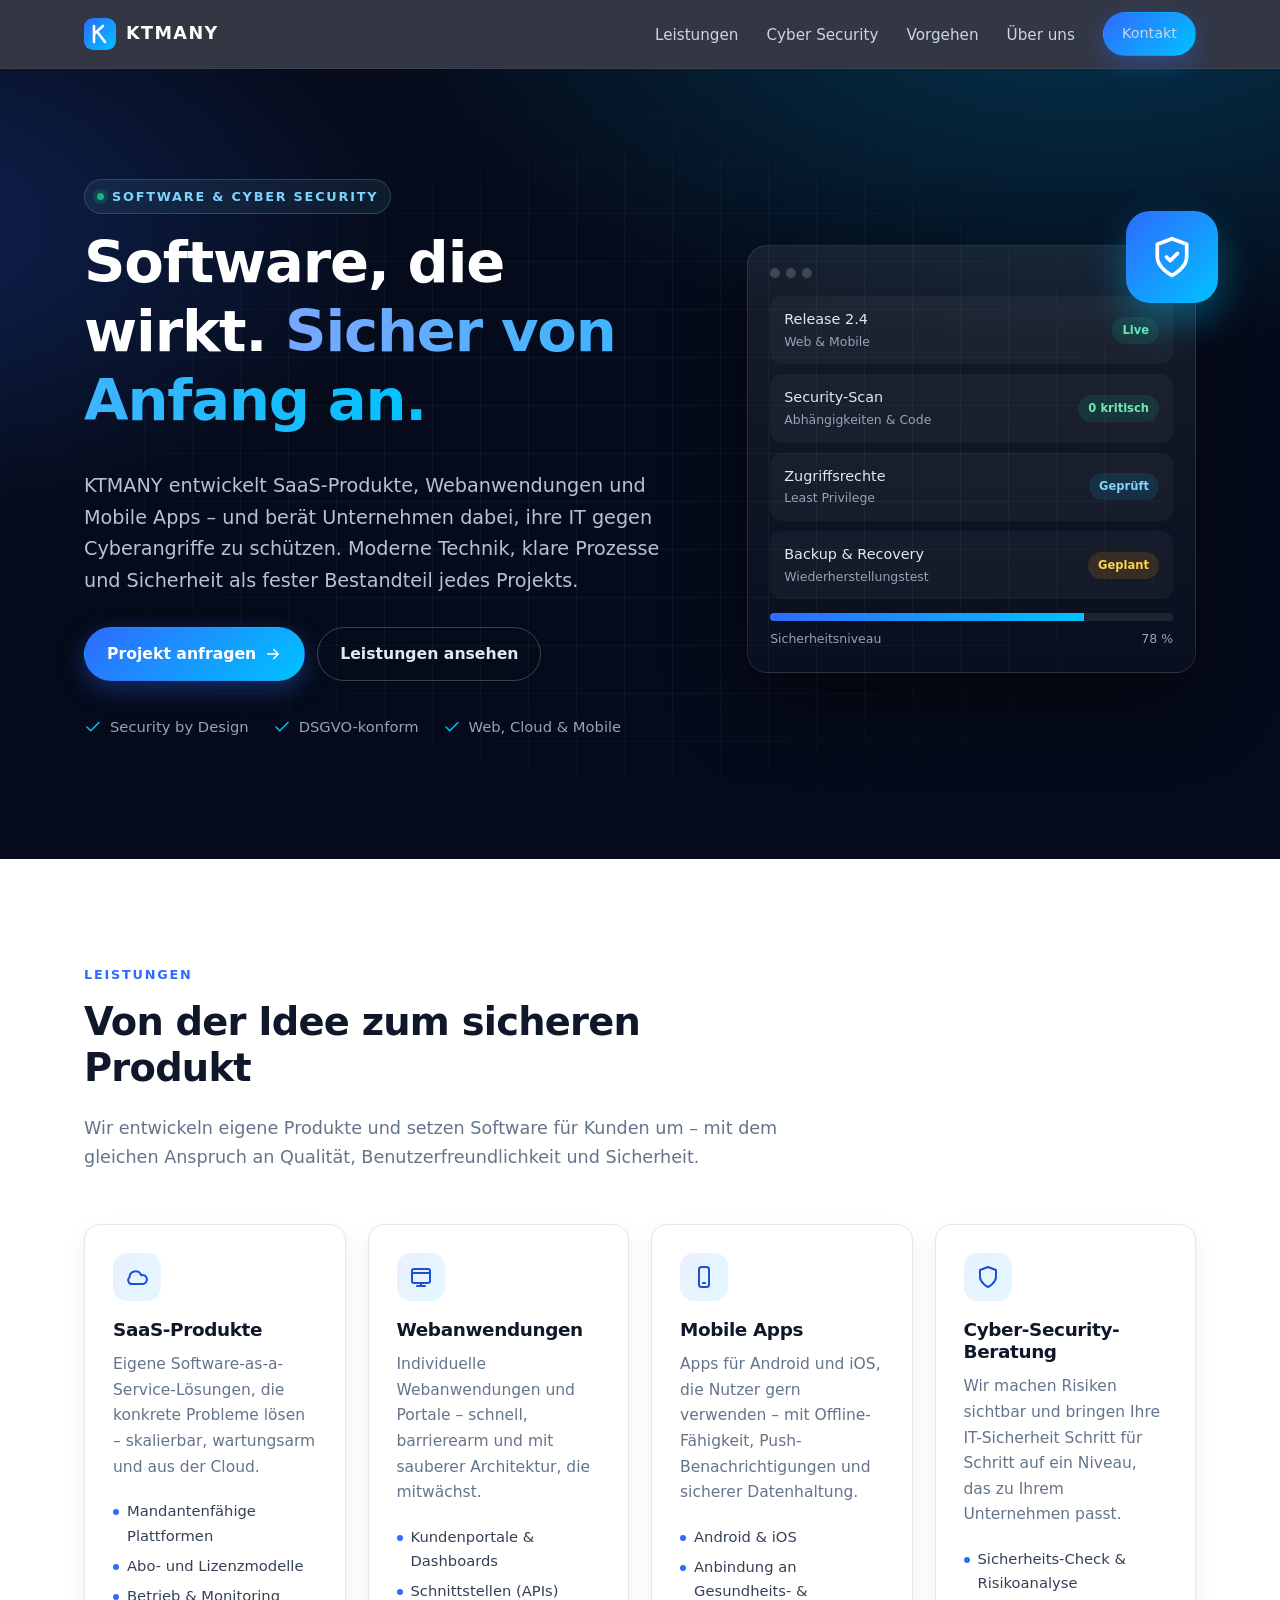
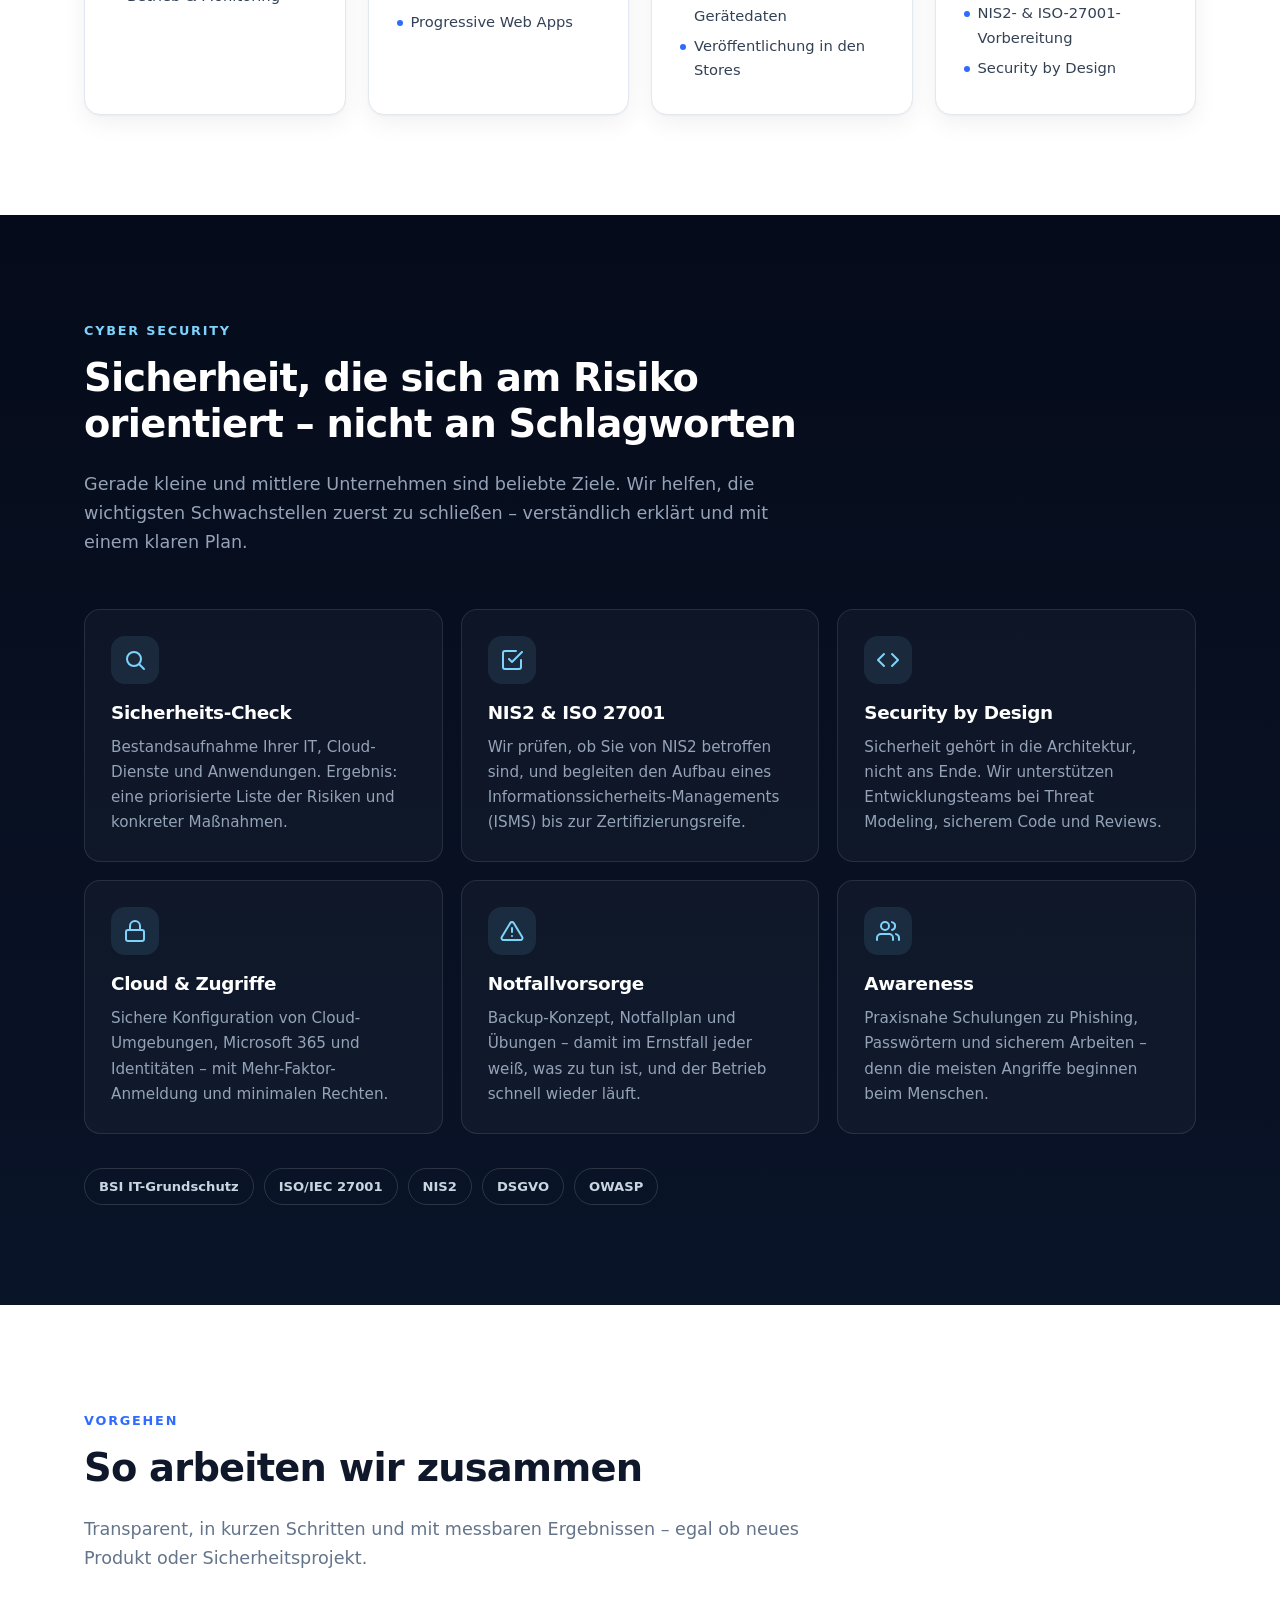
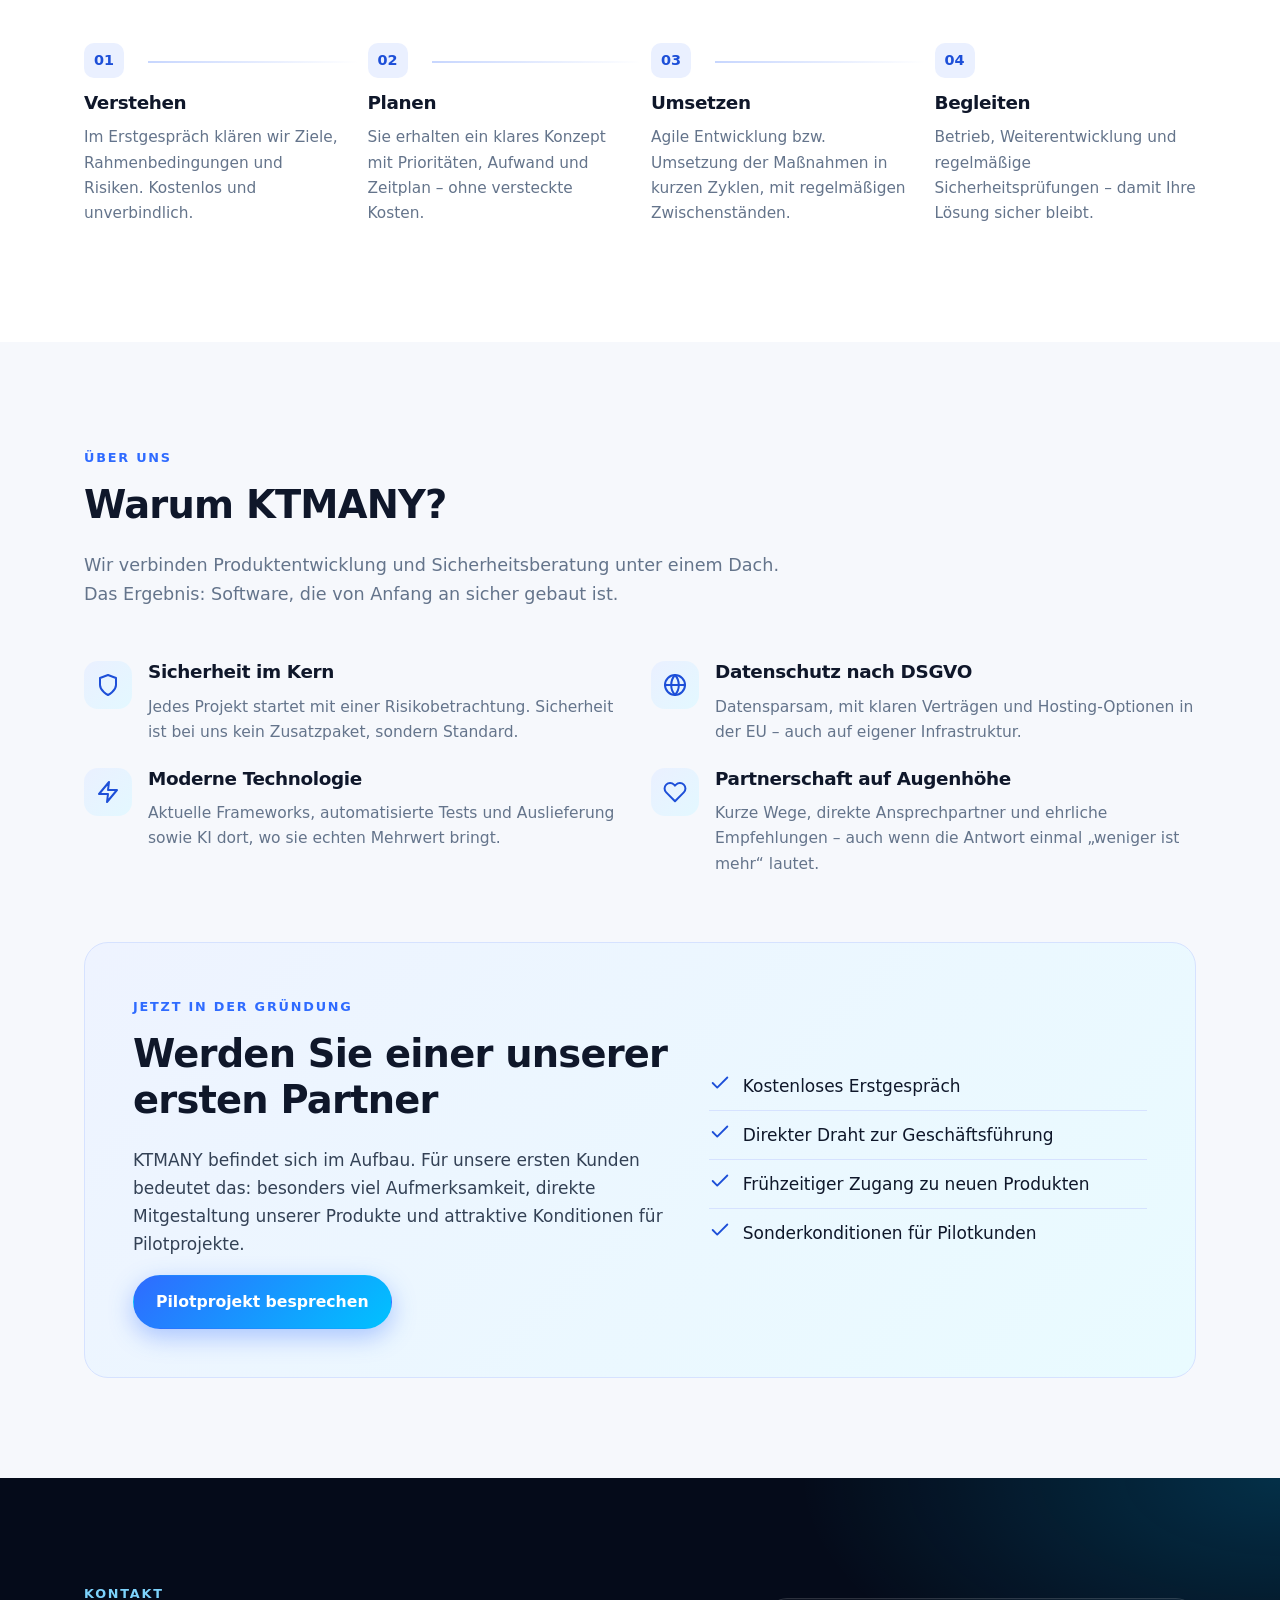
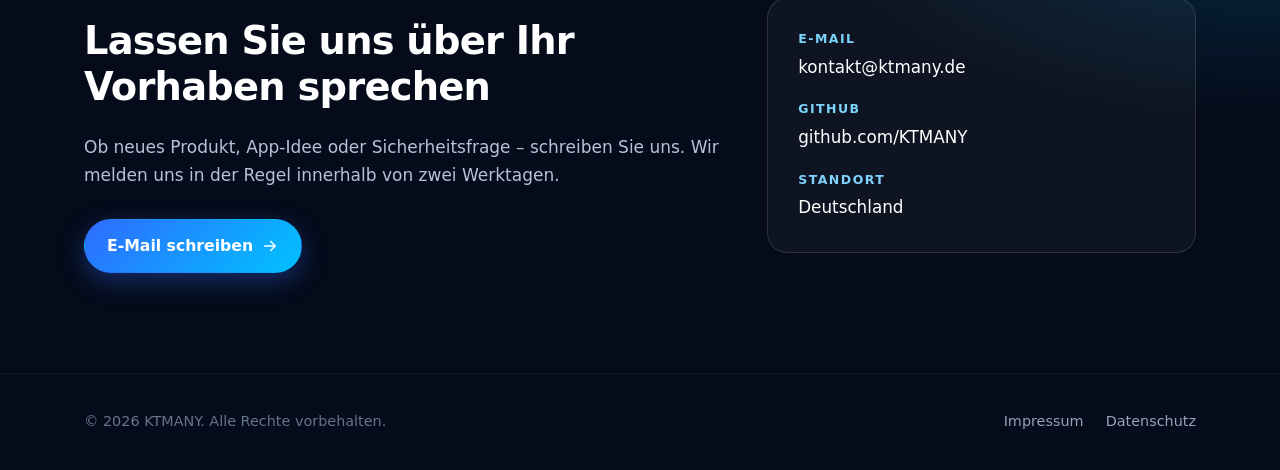
==== index.html @ e63e2aa9 "Erste Version der KTMANY-Webseite Statische Unternehmensseite für GitHub Pages: Startseite (Leistung" ====
<!doctype html>
<html lang="de">
  <head>
    <meta charset="utf-8" />
    <meta name="viewport" content="width=device-width, initial-scale=1" />
    <title>KTMANY – Softwareprodukte &amp; Cyber-Security-Beratung</title>
    <meta
      name="description"
      content="KTMANY entwickelt SaaS-Produkte, Webanwendungen und Mobile Apps und berät Unternehmen in Cyber Security – sicher von Anfang an."
    />
    <meta name="theme-color" content="#050b1a" />
    <link rel="icon" href="assets/favicon.svg" type="image/svg+xml" />
    <link rel="stylesheet" href="assets/style.css" />
    <meta property="og:title" content="KTMANY – Softwareprodukte & Cyber-Security-Beratung" />
    <meta property="og:description" content="SaaS-Produkte, Webanwendungen, Mobile Apps und Cyber-Security-Beratung – sicher von Anfang an." />
    <meta property="og:type" content="website" />
    <meta property="og:locale" content="de_DE" />
  </head>
  <body>
    <a class="skip-link" href="#inhalt">Zum Inhalt springen</a>

    <header class="site-header">
      <div class="container nav">
        <a class="brand" href="#top" aria-label="KTMANY – Startseite">
          <svg viewBox="0 0 32 32" aria-hidden="true">
            <defs>
              <linearGradient id="lg" x1="0" y1="0" x2="1" y2="1">
                <stop offset="0" stop-color="#2f6bff" />
                <stop offset="1" stop-color="#00c2ff" />
              </linearGradient>
            </defs>
            <rect width="32" height="32" rx="9" fill="url(#lg)" />
            <path d="M10 8v16M10 16l9-8M13 13.5L21 24" stroke="#fff" stroke-width="2.6" stroke-linecap="round" stroke-linejoin="round" fill="none" />
          </svg>
          KTMANY
        </a>
        <button class="nav-toggle" aria-expanded="false" aria-controls="menu" aria-label="Menü öffnen">
          <svg width="22" height="22" viewBox="0 0 24 24" fill="none" stroke="currentColor" stroke-width="2" stroke-linecap="round" aria-hidden="true">
            <path d="M4 7h16M4 12h16M4 17h16" />
          </svg>
        </button>
        <ul class="nav-links" id="menu">
          <li><a href="#leistungen">Leistungen</a></li>
          <li><a href="#security">Cyber Security</a></li>
          <li><a href="#vorgehen">Vorgehen</a></li>
          <li><a href="#ueber-uns">Über uns</a></li>
          <li><a class="btn btn-primary" href="#kontakt">Kontakt</a></li>
        </ul>
      </div>
    </header>

    <main id="inhalt">
      <!-- Startbereich -->
      <section class="hero" id="top">
        <div class="container">
          <div>
            <span class="eyebrow"><span class="dot"></span> Software &amp; Cyber Security</span>
            <h1>Software, die wirkt. <span class="grad">Sicher von Anfang an.</span></h1>
            <p class="lead">
              KTMANY entwickelt SaaS-Produkte, Webanwendungen und Mobile Apps – und berät Unternehmen dabei, ihre IT gegen Cyberangriffe zu schützen. Moderne
              Technik, klare Prozesse und Sicherheit als fester Bestandteil jedes Projekts.
            </p>
            <div class="hero-actions">
              <a class="btn btn-primary" href="#kontakt">
                Projekt anfragen
                <svg width="18" height="18" viewBox="0 0 24 24" fill="none" stroke="currentColor" stroke-width="2" stroke-linecap="round" stroke-linejoin="round" aria-hidden="true">
                  <path d="M5 12h14M13 6l6 6-6 6" />
                </svg>
              </a>
              <a class="btn btn-ghost" href="#leistungen">Leistungen ansehen</a>
            </div>
            <ul class="hero-points">
              <li>
                <svg viewBox="0 0 24 24" fill="none" stroke="currentColor" stroke-width="2" stroke-linecap="round" stroke-linejoin="round" aria-hidden="true"><path d="M20 6 9 17l-5-5" /></svg>
                Security by Design
              </li>
              <li>
                <svg viewBox="0 0 24 24" fill="none" stroke="currentColor" stroke-width="2" stroke-linecap="round" stroke-linejoin="round" aria-hidden="true"><path d="M20 6 9 17l-5-5" /></svg>
                DSGVO-konform
              </li>
              <li>
                <svg viewBox="0 0 24 24" fill="none" stroke="currentColor" stroke-width="2" stroke-linecap="round" stroke-linejoin="round" aria-hidden="true"><path d="M20 6 9 17l-5-5" /></svg>
                Web, Cloud &amp; Mobile
              </li>
            </ul>
          </div>

          <div class="hero-visual" aria-hidden="true">
            <div class="panel">
              <div class="panel-head"><span></span><span></span><span></span></div>
              <div class="panel-row">
                <div>Release 2.4 <small>Web &amp; Mobile</small></div>
                <span class="badge badge-ok">Live</span>
              </div>
              <div class="panel-row">
                <div>Security-Scan <small>Abhängigkeiten &amp; Code</small></div>
                <span class="badge badge-ok">0 kritisch</span>
              </div>
              <div class="panel-row">
                <div>Zugriffsrechte <small>Least Privilege</small></div>
                <span class="badge badge-info">Geprüft</span>
              </div>
              <div class="panel-row">
                <div>Backup &amp; Recovery <small>Wiederherstellungstest</small></div>
                <span class="badge badge-warn">Geplant</span>
              </div>
              <div class="panel-bar"><i></i></div>
              <div class="panel-foot"><span>Sicherheitsniveau</span><span>78 %</span></div>
            </div>
            <div class="shield">
              <svg viewBox="0 0 24 24" fill="none" stroke="currentColor" stroke-width="2" stroke-linecap="round" stroke-linejoin="round">
                <path d="M12 22s8-4 8-10V5l-8-3-8 3v7c0 6 8 10 8 10z" />
                <path d="m9 12 2 2 4-4" />
              </svg>
            </div>
          </div>
        </div>
      </section>

      <!-- Leistungen -->
      <section id="leistungen">
        <div class="container">
          <div class="section-head reveal">
            <span class="eyebrow">Leistungen</span>
            <h2>Von der Idee zum sicheren Produkt</h2>
            <p>Wir entwickeln eigene Produkte und setzen Software für Kunden um – mit dem gleichen Anspruch an Qualität, Benutzerfreundlichkeit und Sicherheit.</p>
          </div>
          <div class="grid grid-4">
            <article class="card reveal">
              <div class="icon">
                <svg viewBox="0 0 24 24" fill="none" stroke="currentColor" stroke-width="2" stroke-linecap="round" stroke-linejoin="round" aria-hidden="true">
                  <path d="M17.5 19a4.5 4.5 0 1 0-1.4-8.8 6 6 0 0 0-11.6 2A4 4 0 0 0 6 19h11.5z" />
                </svg>
              </div>
              <h3>SaaS-Produkte</h3>
              <p>Eigene Software-as-a-Service-Lösungen, die konkrete Probleme lösen – skalierbar, wartungsarm und aus der Cloud.</p>
              <ul>
                <li>Mandantenfähige Plattformen</li>
                <li>Abo- und Lizenzmodelle</li>
                <li>Betrieb &amp; Monitoring</li>
              </ul>
            </article>
            <article class="card reveal">
              <div class="icon">
                <svg viewBox="0 0 24 24" fill="none" stroke="currentColor" stroke-width="2" stroke-linecap="round" stroke-linejoin="round" aria-hidden="true">
                  <rect x="3" y="4" width="18" height="14" rx="2" />
                  <path d="M3 8h18M8 21h8M12 18v3" />
                </svg>
              </div>
              <h3>Webanwendungen</h3>
              <p>Individuelle Webanwendungen und Portale – schnell, barrierearm und mit sauberer Architektur, die mitwächst.</p>
              <ul>
                <li>Kundenportale &amp; Dashboards</li>
                <li>Schnittstellen (APIs)</li>
                <li>Progressive Web Apps</li>
              </ul>
            </article>
            <article class="card reveal">
              <div class="icon">
                <svg viewBox="0 0 24 24" fill="none" stroke="currentColor" stroke-width="2" stroke-linecap="round" stroke-linejoin="round" aria-hidden="true">
                  <rect x="7" y="2" width="10" height="20" rx="2.5" />
                  <path d="M11 18h2" />
                </svg>
              </div>
              <h3>Mobile Apps</h3>
              <p>Apps für Android und iOS, die Nutzer gern verwenden – mit Offline-Fähigkeit, Push-Benachrichtigungen und sicherer Datenhaltung.</p>
              <ul>
                <li>Android &amp; iOS</li>
                <li>Anbindung an Gesundheits- &amp; Gerätedaten</li>
                <li>Veröffentlichung in den Stores</li>
              </ul>
            </article>
            <article class="card reveal">
              <div class="icon">
                <svg viewBox="0 0 24 24" fill="none" stroke="currentColor" stroke-width="2" stroke-linecap="round" stroke-linejoin="round" aria-hidden="true">
                  <path d="M12 22s8-4 8-10V5l-8-3-8 3v7c0 6 8 10 8 10z" />
                </svg>
              </div>
              <h3>Cyber-Security-Beratung</h3>
              <p>Wir machen Risiken sichtbar und bringen Ihre IT-Sicherheit Schritt für Schritt auf ein Niveau, das zu Ihrem Unternehmen passt.</p>
              <ul>
                <li>Sicherheits-Check &amp; Risikoanalyse</li>
                <li>NIS2- &amp; ISO-27001-Vorbereitung</li>
                <li>Security by Design</li>
              </ul>
            </article>
          </div>
        </div>
      </section>

      <!-- Cyber Security -->
      <section class="security" id="security">
        <div class="container">
          <div class="section-head reveal">
            <span class="eyebrow">Cyber Security</span>
            <h2>Sicherheit, die sich am Risiko orientiert – nicht an Schlagworten</h2>
            <p>
              Gerade kleine und mittlere Unternehmen sind beliebte Ziele. Wir helfen, die wichtigsten Schwachstellen zuerst zu schließen – verständlich erklärt und mit
              einem klaren Plan.
            </p>
          </div>
          <div class="sec-grid">
            <div class="sec-item reveal">
              <div class="icon">
                <svg viewBox="0 0 24 24" fill="none" stroke="currentColor" stroke-width="2" stroke-linecap="round" stroke-linejoin="round" aria-hidden="true">
                  <circle cx="11" cy="11" r="7" />
                  <path d="m21 21-4.3-4.3" />
                </svg>
              </div>
              <h3>Sicherheits-Check</h3>
              <p>Bestandsaufnahme Ihrer IT, Cloud-Dienste und Anwendungen. Ergebnis: eine priorisierte Liste der Risiken und konkreter Maßnahmen.</p>
            </div>
            <div class="sec-item reveal">
              <div class="icon">
                <svg viewBox="0 0 24 24" fill="none" stroke="currentColor" stroke-width="2" stroke-linecap="round" stroke-linejoin="round" aria-hidden="true">
                  <path d="M9 11l3 3L22 4" />
                  <path d="M21 12v7a2 2 0 0 1-2 2H5a2 2 0 0 1-2-2V5a2 2 0 0 1 2-2h11" />
                </svg>
              </div>
              <h3>NIS2 &amp; ISO 27001</h3>
              <p>Wir prüfen, ob Sie von NIS2 betroffen sind, und begleiten den Aufbau eines Informationssicherheits-Managements (ISMS) bis zur Zertifizierungsreife.</p>
            </div>
            <div class="sec-item reveal">
              <div class="icon">
                <svg viewBox="0 0 24 24" fill="none" stroke="currentColor" stroke-width="2" stroke-linecap="round" stroke-linejoin="round" aria-hidden="true">
                  <path d="m16 18 6-6-6-6M8 6l-6 6 6 6" />
                </svg>
              </div>
              <h3>Security by Design</h3>
              <p>Sicherheit gehört in die Architektur, nicht ans Ende. Wir unterstützen Entwicklungsteams bei Threat Modeling, sicherem Code und Reviews.</p>
            </div>
            <div class="sec-item reveal">
              <div class="icon">
                <svg viewBox="0 0 24 24" fill="none" stroke="currentColor" stroke-width="2" stroke-linecap="round" stroke-linejoin="round" aria-hidden="true">
                  <rect x="3" y="11" width="18" height="11" rx="2" />
                  <path d="M7 11V7a5 5 0 0 1 10 0v4" />
                </svg>
              </div>
              <h3>Cloud &amp; Zugriffe</h3>
              <p>Sichere Konfiguration von Cloud-Umgebungen, Microsoft 365 und Identitäten – mit Mehr-Faktor-Anmeldung und minimalen Rechten.</p>
            </div>
            <div class="sec-item reveal">
              <div class="icon">
                <svg viewBox="0 0 24 24" fill="none" stroke="currentColor" stroke-width="2" stroke-linecap="round" stroke-linejoin="round" aria-hidden="true">
                  <path d="M10.3 3.9 1.8 18a2 2 0 0 0 1.7 3h17a2 2 0 0 0 1.7-3L13.7 3.9a2 2 0 0 0-3.4 0z" />
                  <path d="M12 9v4M12 17h.01" />
                </svg>
              </div>
              <h3>Notfallvorsorge</h3>
              <p>Backup-Konzept, Notfallplan und Übungen – damit im Ernstfall jeder weiß, was zu tun ist, und der Betrieb schnell wieder läuft.</p>
            </div>
            <div class="sec-item reveal">
              <div class="icon">
                <svg viewBox="0 0 24 24" fill="none" stroke="currentColor" stroke-width="2" stroke-linecap="round" stroke-linejoin="round" aria-hidden="true">
                  <path d="M17 21v-2a4 4 0 0 0-4-4H5a4 4 0 0 0-4 4v2" />
                  <circle cx="9" cy="7" r="4" />
                  <path d="M23 21v-2a4 4 0 0 0-3-3.9M16 3.1a4 4 0 0 1 0 7.8" />
                </svg>
              </div>
              <h3>Awareness</h3>
              <p>Praxisnahe Schulungen zu Phishing, Passwörtern und sicherem Arbeiten – denn die meisten Angriffe beginnen beim Menschen.</p>
            </div>
          </div>
          <div class="sec-note reveal">
            <span class="chip">BSI IT-Grundschutz</span>
            <span class="chip">ISO/IEC 27001</span>
            <span class="chip">NIS2</span>
            <span class="chip">DSGVO</span>
            <span class="chip">OWASP</span>
          </div>
        </div>
      </section>

      <!-- Vorgehen -->
      <section id="vorgehen">
        <div class="container">
          <div class="section-head reveal">
            <span class="eyebrow">Vorgehen</span>
            <h2>So arbeiten wir zusammen</h2>
            <p>Transparent, in kurzen Schritten und mit messbaren Ergebnissen – egal ob neues Produkt oder Sicherheitsprojekt.</p>
          </div>
          <div class="steps">
            <div class="step reveal">
              <h3>Verstehen</h3>
              <p>Im Erstgespräch klären wir Ziele, Rahmenbedingungen und Risiken. Kostenlos und unverbindlich.</p>
            </div>
            <div class="step reveal">
              <h3>Planen</h3>
              <p>Sie erhalten ein klares Konzept mit Prioritäten, Aufwand und Zeitplan – ohne versteckte Kosten.</p>
            </div>
            <div class="step reveal">
              <h3>Umsetzen</h3>
              <p>Agile Entwicklung bzw. Umsetzung der Maßnahmen in kurzen Zyklen, mit regelmäßigen Zwischenständen.</p>
            </div>
            <div class="step reveal">
              <h3>Begleiten</h3>
              <p>Betrieb, Weiterentwicklung und regelmäßige Sicherheitsprüfungen – damit Ihre Lösung sicher bleibt.</p>
            </div>
          </div>
        </div>
      </section>

      <!-- Über uns -->
      <section class="section-soft" id="ueber-uns">
        <div class="container">
          <div class="section-head reveal">
            <span class="eyebrow">Über uns</span>
            <h2>Warum KTMANY?</h2>
            <p>Wir verbinden Produktentwicklung und Sicherheitsberatung unter einem Dach. Das Ergebnis: Software, die von Anfang an sicher gebaut ist.</p>
          </div>
          <div class="grid grid-2">
            <div class="value reveal">
              <div class="icon">
                <svg viewBox="0 0 24 24" fill="none" stroke="currentColor" stroke-width="2" stroke-linecap="round" stroke-linejoin="round" aria-hidden="true">
                  <path d="M12 22s8-4 8-10V5l-8-3-8 3v7c0 6 8 10 8 10z" />
                </svg>
              </div>
              <div>
                <h3>Sicherheit im Kern</h3>
                <p>Jedes Projekt startet mit einer Risikobetrachtung. Sicherheit ist bei uns kein Zusatzpaket, sondern Standard.</p>
              </div>
            </div>
            <div class="value reveal">
              <div class="icon">
                <svg viewBox="0 0 24 24" fill="none" stroke="currentColor" stroke-width="2" stroke-linecap="round" stroke-linejoin="round" aria-hidden="true">
                  <circle cx="12" cy="12" r="10" />
                  <path d="M2 12h20M12 2a15 15 0 0 1 0 20M12 2a15 15 0 0 0 0 20" />
                </svg>
              </div>
              <div>
                <h3>Datenschutz nach DSGVO</h3>
                <p>Datensparsam, mit klaren Verträgen und Hosting-Optionen in der EU – auch auf eigener Infrastruktur.</p>
              </div>
            </div>
            <div class="value reveal">
              <div class="icon">
                <svg viewBox="0 0 24 24" fill="none" stroke="currentColor" stroke-width="2" stroke-linecap="round" stroke-linejoin="round" aria-hidden="true">
                  <path d="M13 2 3 14h9l-1 8 10-12h-9l1-8z" />
                </svg>
              </div>
              <div>
                <h3>Moderne Technologie</h3>
                <p>Aktuelle Frameworks, automatisierte Tests und Auslieferung sowie KI dort, wo sie echten Mehrwert bringt.</p>
              </div>
            </div>
            <div class="value reveal">
              <div class="icon">
                <svg viewBox="0 0 24 24" fill="none" stroke="currentColor" stroke-width="2" stroke-linecap="round" stroke-linejoin="round" aria-hidden="true">
                  <path d="M20.8 4.6a5.5 5.5 0 0 0-7.8 0L12 5.7l-1-1.1a5.5 5.5 0 0 0-7.8 7.8L12 21.2l8.8-8.8a5.5 5.5 0 0 0 0-7.8z" />
                </svg>
              </div>
              <div>
                <h3>Partnerschaft auf Augenhöhe</h3>
                <p>Kurze Wege, direkte Ansprechpartner und ehrliche Empfehlungen – auch wenn die Antwort einmal „weniger ist mehr“ lautet.</p>
              </div>
            </div>
          </div>

          <div class="founding reveal" style="margin-top: 64px">
            <div>
              <span class="eyebrow">Jetzt in der Gründung</span>
              <h2>Werden Sie einer unserer ersten Partner</h2>
              <p>
                KTMANY befindet sich im Aufbau. Für unsere ersten Kunden bedeutet das: besonders viel Aufmerksamkeit, direkte Mitgestaltung unserer Produkte und
                attraktive Konditionen für Pilotprojekte.
              </p>
              <a class="btn btn-primary" href="#kontakt">Pilotprojekt besprechen</a>
            </div>
            <ul>
              <li>
                <svg viewBox="0 0 24 24" fill="none" stroke="currentColor" stroke-width="2" stroke-linecap="round" stroke-linejoin="round" aria-hidden="true"><path d="M20 6 9 17l-5-5" /></svg>
                Kostenloses Erstgespräch
              </li>
              <li>
                <svg viewBox="0 0 24 24" fill="none" stroke="currentColor" stroke-width="2" stroke-linecap="round" stroke-linejoin="round" aria-hidden="true"><path d="M20 6 9 17l-5-5" /></svg>
                Direkter Draht zur Geschäftsführung
              </li>
              <li>
                <svg viewBox="0 0 24 24" fill="none" stroke="currentColor" stroke-width="2" stroke-linecap="round" stroke-linejoin="round" aria-hidden="true"><path d="M20 6 9 17l-5-5" /></svg>
                Frühzeitiger Zugang zu neuen Produkten
              </li>
              <li>
                <svg viewBox="0 0 24 24" fill="none" stroke="currentColor" stroke-width="2" stroke-linecap="round" stroke-linejoin="round" aria-hidden="true"><path d="M20 6 9 17l-5-5" /></svg>
                Sonderkonditionen für Pilotkunden
              </li>
            </ul>
          </div>
        </div>
      </section>

      <!-- Kontakt -->
      <section class="contact" id="kontakt">
        <div class="container contact-box">
          <div class="reveal">
            <span class="eyebrow" style="color: #7dd3fc">Kontakt</span>
            <h2>Lassen Sie uns über Ihr Vorhaben sprechen</h2>
            <p>Ob neues Produkt, App-Idee oder Sicherheitsfrage – schreiben Sie uns. Wir melden uns in der Regel innerhalb von zwei Werktagen.</p>
            <div class="hero-actions">
              <a class="btn btn-primary" href="mailto:kontakt@ktmany.de?subject=Anfrage%20%C3%BCber%20die%20Webseite">
                E-Mail schreiben
                <svg width="18" height="18" viewBox="0 0 24 24" fill="none" stroke="currentColor" stroke-width="2" stroke-linecap="round" stroke-linejoin="round" aria-hidden="true">
                  <path d="M5 12h14M13 6l6 6-6 6" />
                </svg>
              </a>
            </div>
          </div>
          <div class="contact-card reveal">
            <dl>
              <dt>E-Mail</dt>
              <dd><a href="mailto:kontakt@ktmany.de">kontakt@ktmany.de</a></dd>
              <dt>GitHub</dt>
              <dd><a href="https://github.com/KTMANY" rel="noopener">github.com/KTMANY</a></dd>
              <dt>Standort</dt>
              <dd>Deutschland</dd>
            </dl>
          </div>
        </div>
      </section>
    </main>

    <footer class="site-footer">
      <div class="container">
        <span>© <span id="year">2026</span> KTMANY. Alle Rechte vorbehalten.</span>
        <nav aria-label="Rechtliches">
          <a href="impressum.html">Impressum</a>
          <a href="datenschutz.html">Datenschutz</a>
        </nav>
      </div>
    </footer>

    <script src="assets/main.js" defer></script>
  </body>
</html>
---- assets/style.css ----
/* KTMANY – Unternehmenswebseite. Keine externen Schriften oder Skripte (DSGVO-freundlich, schnell). */

:root {
  --navy-950: #050b1a;
  --navy-900: #0a1428;
  --navy-800: #111f3d;
  --navy-700: #1b2d55;
  --ink: #0f172a;
  --text: #334155;
  --muted: #64748b;
  --line: #e2e8f0;
  --bg: #ffffff;
  --bg-soft: #f6f8fc;
  --accent: #2f6bff;
  --accent-2: #00c2ff;
  --accent-dark: #1d4fd8;
  --ok: #10b981;
  --radius: 16px;
  --shadow: 0 1px 2px rgba(15, 23, 42, 0.04), 0 8px 24px rgba(15, 23, 42, 0.06);
  --max: 1160px;
  --font: ui-sans-serif, system-ui, -apple-system, "Segoe UI", Roboto, "Helvetica Neue", Arial, sans-serif;
}

*,
*::before,
*::after {
  box-sizing: border-box;
}

html {
  scroll-behavior: smooth;
  scroll-padding-top: 80px;
}

body {
  margin: 0;
  font-family: var(--font);
  font-size: 17px;
  line-height: 1.65;
  color: var(--text);
  background: var(--bg);
  -webkit-font-smoothing: antialiased;
}

img,
svg {
  display: block;
  max-width: 100%;
}

a {
  color: var(--accent-dark);
  text-decoration: none;
}
a:hover {
  text-decoration: underline;
}

h1,
h2,
h3 {
  color: var(--ink);
  line-height: 1.2;
  letter-spacing: -0.02em;
  margin: 0 0 0.6em;
}
h1 {
  font-size: clamp(2.2rem, 5vw, 3.6rem);
  font-weight: 800;
}
h2 {
  font-size: clamp(1.7rem, 3.2vw, 2.4rem);
  font-weight: 800;
}
h3 {
  font-size: 1.15rem;
  font-weight: 700;
}
p {
  margin: 0 0 1em;
}

.container {
  width: 100%;
  max-width: var(--max);
  margin: 0 auto;
  padding: 0 24px;
}

.skip-link {
  position: absolute;
  left: -999px;
  top: 8px;
  background: #fff;
  color: var(--ink);
  padding: 8px 14px;
  border-radius: 8px;
  z-index: 100;
}
.skip-link:focus {
  left: 8px;
}

:focus-visible {
  outline: 3px solid var(--accent-2);
  outline-offset: 2px;
  border-radius: 6px;
}

/* ---------- Kopfzeile ---------- */

.site-header {
  position: sticky;
  top: 0;
  z-index: 50;
  background: rgba(5, 11, 26, 0.82);
  backdrop-filter: saturate(160%) blur(12px);
  -webkit-backdrop-filter: saturate(160%) blur(12px);
  border-bottom: 1px solid rgba(255, 255, 255, 0.06);
}
.nav {
  display: flex;
  align-items: center;
  justify-content: space-between;
  height: 68px;
}
.brand {
  display: flex;
  align-items: center;
  gap: 10px;
  color: #fff;
  font-weight: 800;
  letter-spacing: 0.08em;
  font-size: 1.1rem;
}
.brand:hover {
  text-decoration: none;
}
.brand svg {
  width: 32px;
  height: 32px;
}
.nav-links {
  display: flex;
  align-items: center;
  gap: 28px;
  list-style: none;
  margin: 0;
  padding: 0;
}
.nav-links a {
  color: #cbd5e1;
  font-size: 0.95rem;
  font-weight: 500;
}
.nav-links a:hover {
  color: #fff;
  text-decoration: none;
}
.nav-toggle {
  display: none;
  background: none;
  border: 1px solid rgba(255, 255, 255, 0.2);
  color: #fff;
  border-radius: 10px;
  padding: 8px 10px;
  cursor: pointer;
}

/* ---------- Schaltflächen ---------- */

.btn {
  display: inline-flex;
  align-items: center;
  gap: 8px;
  padding: 13px 22px;
  border-radius: 999px;
  font-weight: 600;
  font-size: 0.98rem;
  border: 1px solid transparent;
  transition: transform 0.15s ease, box-shadow 0.15s ease, background 0.15s ease;
}
.btn:hover {
  text-decoration: none;
  transform: translateY(-1px);
}
.btn-primary {
  background: linear-gradient(135deg, var(--accent), var(--accent-2));
  color: #fff;
  box-shadow: 0 8px 24px rgba(47, 107, 255, 0.35);
}
.btn-ghost {
  color: #e2e8f0;
  border-color: rgba(255, 255, 255, 0.22);
}
.btn-ghost:hover {
  background: rgba(255, 255, 255, 0.06);
}
.nav .btn {
  padding: 9px 18px;
  font-size: 0.9rem;
}

/* ---------- Startbereich ---------- */

.hero {
  position: relative;
  overflow: hidden;
  background: radial-gradient(1200px 600px at 85% -10%, rgba(0, 194, 255, 0.22), transparent 60%),
    radial-gradient(900px 500px at -10% 20%, rgba(47, 107, 255, 0.25), transparent 60%), var(--navy-950);
  color: #cbd5e1;
  padding: 110px 0 120px;
}
.hero::before {
  /* feines Raster */
  content: "";
  position: absolute;
  inset: 0;
  background-image: linear-gradient(rgba(255, 255, 255, 0.04) 1px, transparent 1px),
    linear-gradient(90deg, rgba(255, 255, 255, 0.04) 1px, transparent 1px);
  background-size: 48px 48px;
  mask-image: radial-gradient(ellipse at center, #000 40%, transparent 75%);
  -webkit-mask-image: radial-gradient(ellipse at center, #000 40%, transparent 75%);
  pointer-events: none;
}
.hero .container {
  position: relative;
  display: grid;
  grid-template-columns: 1.15fr 0.85fr;
  gap: 56px;
  align-items: center;
}
.hero h1 {
  color: #fff;
}
.hero h1 .grad {
  background: linear-gradient(90deg, #7aa7ff, var(--accent-2));
  -webkit-background-clip: text;
  background-clip: text;
  color: transparent;
}
.hero .lead {
  font-size: 1.2rem;
  max-width: 600px;
  color: #b6c2d6;
}
.eyebrow {
  display: inline-flex;
  align-items: center;
  gap: 8px;
  font-size: 0.8rem;
  font-weight: 700;
  letter-spacing: 0.14em;
  text-transform: uppercase;
  color: var(--accent);
  margin-bottom: 14px;
}
.hero .eyebrow {
  color: #7dd3fc;
  background: rgba(125, 211, 252, 0.08);
  border: 1px solid rgba(125, 211, 252, 0.2);
  padding: 6px 12px;
  border-radius: 999px;
}
.dot {
  width: 7px;
  height: 7px;
  border-radius: 50%;
  background: var(--ok);
  box-shadow: 0 0 0 4px rgba(16, 185, 129, 0.18);
}
.hero-actions {
  display: flex;
  flex-wrap: wrap;
  gap: 12px;
  margin-top: 30px;
}
.hero-points {
  display: flex;
  flex-wrap: wrap;
  gap: 10px 24px;
  margin: 34px 0 0;
  padding: 0;
  list-style: none;
  font-size: 0.92rem;
  color: #94a3b8;
}
.hero-points li {
  display: flex;
  align-items: center;
  gap: 8px;
}
.hero-points svg {
  width: 18px;
  height: 18px;
  color: var(--accent-2);
}

/* Grafik im Startbereich */
.hero-visual {
  position: relative;
}
.panel {
  background: linear-gradient(180deg, rgba(255, 255, 255, 0.07), rgba(255, 255, 255, 0.02));
  border: 1px solid rgba(255, 255, 255, 0.1);
  border-radius: 20px;
  padding: 22px;
  box-shadow: 0 30px 80px rgba(0, 0, 0, 0.45);
}
.panel-head {
  display: flex;
  gap: 6px;
  margin-bottom: 18px;
}
.panel-head span {
  width: 10px;
  height: 10px;
  border-radius: 50%;
  background: rgba(255, 255, 255, 0.18);
}
.panel-row {
  display: flex;
  align-items: center;
  justify-content: space-between;
  gap: 12px;
  padding: 12px 14px;
  border-radius: 12px;
  background: rgba(255, 255, 255, 0.04);
  margin-bottom: 10px;
  font-size: 0.9rem;
  color: #e2e8f0;
}
.panel-row small {
  display: block;
  color: #94a3b8;
  font-size: 0.78rem;
}
.badge {
  font-size: 0.72rem;
  font-weight: 700;
  padding: 4px 10px;
  border-radius: 999px;
  white-space: nowrap;
}
.badge-ok {
  color: #6ee7b7;
  background: rgba(16, 185, 129, 0.14);
}
.badge-info {
  color: #7dd3fc;
  background: rgba(14, 165, 233, 0.14);
}
.badge-warn {
  color: #fcd34d;
  background: rgba(245, 158, 11, 0.14);
}
.panel-bar {
  height: 8px;
  border-radius: 99px;
  background: rgba(255, 255, 255, 0.08);
  overflow: hidden;
  margin-top: 14px;
}
.panel-bar i {
  display: block;
  height: 100%;
  width: 78%;
  background: linear-gradient(90deg, var(--accent), var(--accent-2));
}
.panel-foot {
  display: flex;
  justify-content: space-between;
  font-size: 0.78rem;
  color: #94a3b8;
  margin-top: 8px;
}
.shield {
  position: absolute;
  right: -22px;
  top: -34px;
  width: 92px;
  height: 92px;
  border-radius: 24px;
  display: grid;
  place-items: center;
  background: linear-gradient(135deg, var(--accent), var(--accent-2));
  box-shadow: 0 18px 40px rgba(0, 194, 255, 0.35);
  color: #fff;
}
.shield svg {
  width: 44px;
  height: 44px;
}

/* ---------- Abschnitte ---------- */

section {
  padding: 100px 0;
}
.section-soft {
  background: var(--bg-soft);
}
.section-head {
  max-width: 720px;
  margin-bottom: 52px;
}
.section-head.center {
  text-align: center;
  margin-left: auto;
  margin-right: auto;
}
.section-head p {
  font-size: 1.1rem;
  color: var(--muted);
}

.grid {
  display: grid;
  gap: 22px;
}
.grid-4 {
  grid-template-columns: repeat(4, 1fr);
}
.grid-3 {
  grid-template-columns: repeat(3, 1fr);
}
.grid-2 {
  grid-template-columns: repeat(2, 1fr);
}

.card {
  background: #fff;
  border: 1px solid var(--line);
  border-radius: var(--radius);
  padding: 28px;
  box-shadow: var(--shadow);
  transition: transform 0.2s ease, box-shadow 0.2s ease, border-color 0.2s ease;
}
.card:hover {
  transform: translateY(-3px);
  border-color: #c7d6fe;
  box-shadow: 0 2px 4px rgba(15, 23, 42, 0.04), 0 18px 40px rgba(47, 107, 255, 0.1);
}
.card p {
  color: var(--muted);
  font-size: 0.97rem;
  margin: 0;
}
.icon {
  width: 48px;
  height: 48px;
  border-radius: 14px;
  display: grid;
  place-items: center;
  margin-bottom: 18px;
  color: var(--accent-dark);
  background: linear-gradient(135deg, #eaf0ff, #e3f8ff);
}
.icon svg {
  width: 24px;
  height: 24px;
}
.card ul {
  margin: 16px 0 0;
  padding: 0;
  list-style: none;
  font-size: 0.92rem;
}
.card li {
  display: flex;
  gap: 8px;
  padding: 3px 0;
  color: var(--text);
}
.card li::before {
  content: "";
  flex: 0 0 6px;
  height: 6px;
  margin-top: 10px;
  border-radius: 50%;
  background: var(--accent);
}

/* Cyber Security */
.security {
  background: linear-gradient(180deg, var(--navy-950), var(--navy-900));
  color: #b6c2d6;
}
.security h2,
.security h3 {
  color: #fff;
}
.security .section-head p {
  color: #94a3b8;
}
.security .eyebrow {
  color: #7dd3fc;
}
.sec-grid {
  display: grid;
  grid-template-columns: repeat(3, 1fr);
  gap: 18px;
}
.sec-item {
  border: 1px solid rgba(255, 255, 255, 0.1);
  background: rgba(255, 255, 255, 0.03);
  border-radius: var(--radius);
  padding: 26px;
}
.sec-item p {
  color: #94a3b8;
  font-size: 0.95rem;
  margin: 0;
}
.sec-item .icon {
  color: #7dd3fc;
  background: rgba(125, 211, 252, 0.1);
}
.sec-note {
  margin-top: 34px;
  display: flex;
  flex-wrap: wrap;
  gap: 10px;
}
.chip {
  font-size: 0.82rem;
  font-weight: 600;
  padding: 7px 14px;
  border-radius: 999px;
  color: #cbd5e1;
  border: 1px solid rgba(255, 255, 255, 0.14);
}

/* Vorgehen */
.steps {
  counter-reset: step;
  display: grid;
  grid-template-columns: repeat(4, 1fr);
  gap: 22px;
}
.step {
  position: relative;
  padding-top: 18px;
}
.step::before {
  counter-increment: step;
  content: counter(step, decimal-leading-zero);
  display: inline-block;
  font-weight: 800;
  font-size: 0.9rem;
  color: var(--accent-dark);
  background: #eaf0ff;
  border-radius: 10px;
  padding: 6px 10px;
  margin-bottom: 14px;
}
.step::after {
  content: "";
  position: absolute;
  top: 36px;
  left: 64px;
  right: -12px;
  height: 2px;
  background: linear-gradient(90deg, #c7d6fe, transparent);
}
.step:last-child::after {
  display: none;
}
.step p {
  color: var(--muted);
  font-size: 0.96rem;
}

/* Werte */
.value {
  display: flex;
  gap: 16px;
  align-items: flex-start;
}
.value .icon {
  flex: 0 0 48px;
  margin: 0;
}
.value p {
  color: var(--muted);
  margin: 0;
  font-size: 0.97rem;
}

/* Gründungsphase */
.founding {
  display: grid;
  grid-template-columns: 1.1fr 0.9fr;
  gap: 40px;
  align-items: center;
  background: linear-gradient(135deg, #eef3ff, #e9fbff);
  border: 1px solid #d6e2ff;
  border-radius: 24px;
  padding: 48px;
}
.founding ul {
  margin: 0;
  padding: 0;
  list-style: none;
}
.founding li {
  display: flex;
  gap: 12px;
  padding: 10px 0;
  border-bottom: 1px solid #d6e2ff;
  color: var(--ink);
  font-weight: 500;
}
.founding li:last-child {
  border-bottom: 0;
}
.founding li svg {
  flex: 0 0 22px;
  width: 22px;
  height: 22px;
  color: var(--accent-dark);
}

/* Kontakt */
.contact {
  background: radial-gradient(800px 400px at 100% 0%, rgba(0, 194, 255, 0.2), transparent 60%), var(--navy-950);
  color: #b6c2d6;
}
.contact h2 {
  color: #fff;
}
.contact-box {
  display: grid;
  grid-template-columns: 1.2fr 0.8fr;
  gap: 40px;
  align-items: center;
}
.contact-card {
  background: rgba(255, 255, 255, 0.04);
  border: 1px solid rgba(255, 255, 255, 0.12);
  border-radius: 20px;
  padding: 30px;
}
.contact-card dl {
  margin: 0;
}
.contact-card dt {
  font-size: 0.78rem;
  text-transform: uppercase;
  letter-spacing: 0.12em;
  color: #7dd3fc;
  font-weight: 700;
}
.contact-card dd {
  margin: 4px 0 18px;
  color: #fff;
  font-size: 1.05rem;
}
.contact-card dd:last-child {
  margin-bottom: 0;
}
.contact-card a {
  color: #fff;
}

/* ---------- Fußzeile ---------- */

.site-footer {
  background: var(--navy-950);
  border-top: 1px solid rgba(255, 255, 255, 0.06);
  color: #64748b;
  padding: 36px 0;
  font-size: 0.9rem;
}
.site-footer .container {
  display: flex;
  flex-wrap: wrap;
  gap: 16px;
  align-items: center;
  justify-content: space-between;
}
.site-footer nav {
  display: flex;
  gap: 22px;
}
.site-footer a {
  color: #94a3b8;
}

/* ---------- Rechtliche Seiten ---------- */

.legal {
  padding: 70px 0 90px;
}
.legal .container {
  max-width: 820px;
}
.legal h1 {
  font-size: clamp(2rem, 4vw, 2.6rem);
}
.legal h2 {
  font-size: 1.35rem;
  margin-top: 2em;
}
.legal .todo {
  background: #fff7e6;
  border: 1px solid #fde1a6;
  color: #7a4b00;
  padding: 2px 6px;
  border-radius: 6px;
  font-weight: 600;
}

/* ---------- Animation beim Scrollen ---------- */

.reveal {
  opacity: 0;
  transform: translateY(16px);
  transition: opacity 0.6s ease, transform 0.6s ease;
}
.reveal.visible {
  opacity: 1;
  transform: none;
}
@media (prefers-reduced-motion: reduce) {
  html {
    scroll-behavior: auto;
  }
  .reveal {
    opacity: 1;
    transform: none;
    transition: none;
  }
  .btn,
  .card {
    transition: none;
  }
}

/* ---------- Mobil ---------- */

@media (max-width: 980px) {
  .hero .container,
  .contact-box,
  .founding {
    grid-template-columns: 1fr;
  }
  .hero-visual {
    max-width: 480px;
  }
  .grid-4,
  .steps {
    grid-template-columns: repeat(2, 1fr);
  }
  .grid-3,
  .sec-grid {
    grid-template-columns: repeat(2, 1fr);
  }
  .step::after {
    display: none;
  }
}

@media (max-width: 760px) {
  body {
    font-size: 16px;
  }
  section {
    padding: 72px 0;
  }
  .hero {
    padding: 72px 0 90px;
  }
  .nav-toggle {
    display: block;
  }
  .nav-links {
    display: none;
    position: absolute;
    top: 68px;
    left: 0;
    right: 0;
    flex-direction: column;
    align-items: stretch;
    gap: 0;
    padding: 8px 24px 20px;
    background: var(--navy-950);
    border-bottom: 1px solid rgba(255, 255, 255, 0.08);
  }
  .nav-links.open {
    display: flex;
  }
  .nav-links li a {
    display: block;
    padding: 12px 0;
  }
  .nav-links li a.btn {
    display: flex;
    justify-content: center;
    margin-top: 8px;
    padding: 12px 18px;
  }
  .grid-4,
  .grid-3,
  .grid-2,
  .sec-grid,
  .steps {
    grid-template-columns: 1fr;
  }
  .founding {
    padding: 28px;
  }
  .shield {
    right: 8px;
  }
}
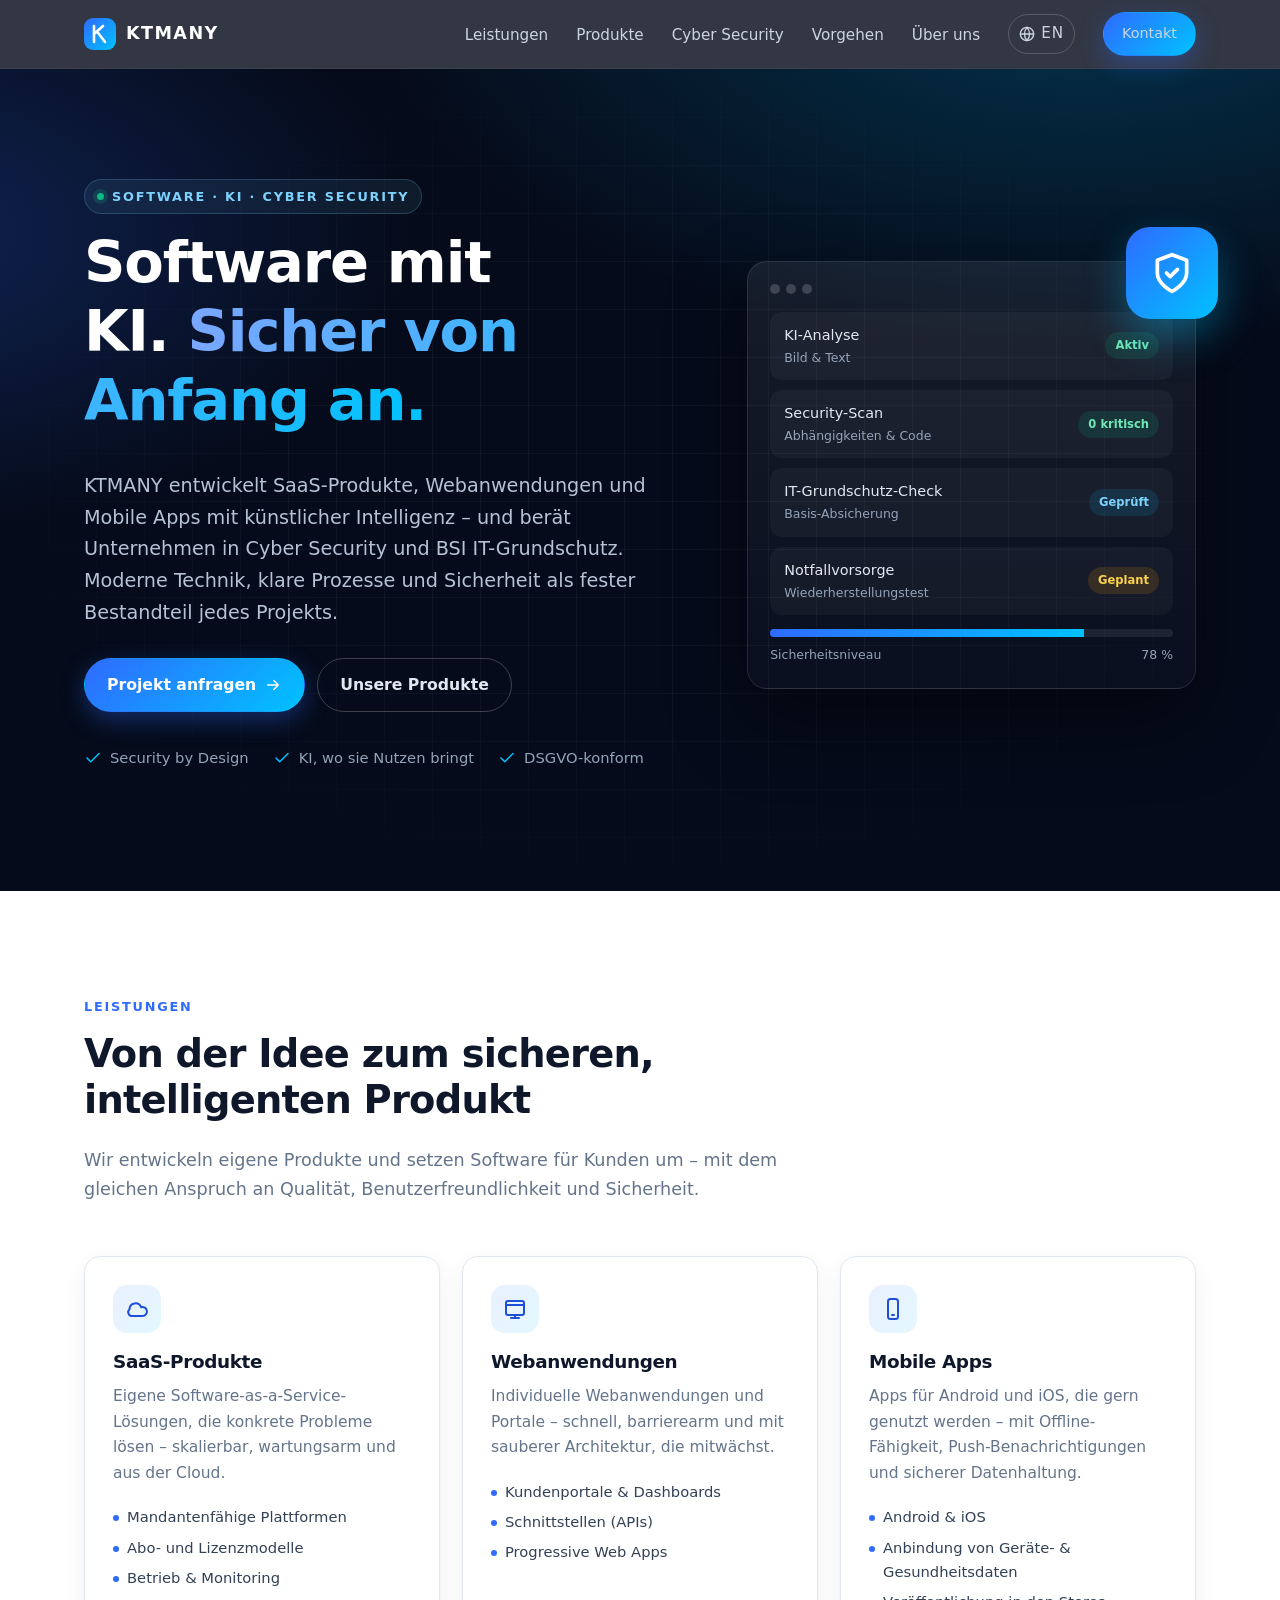
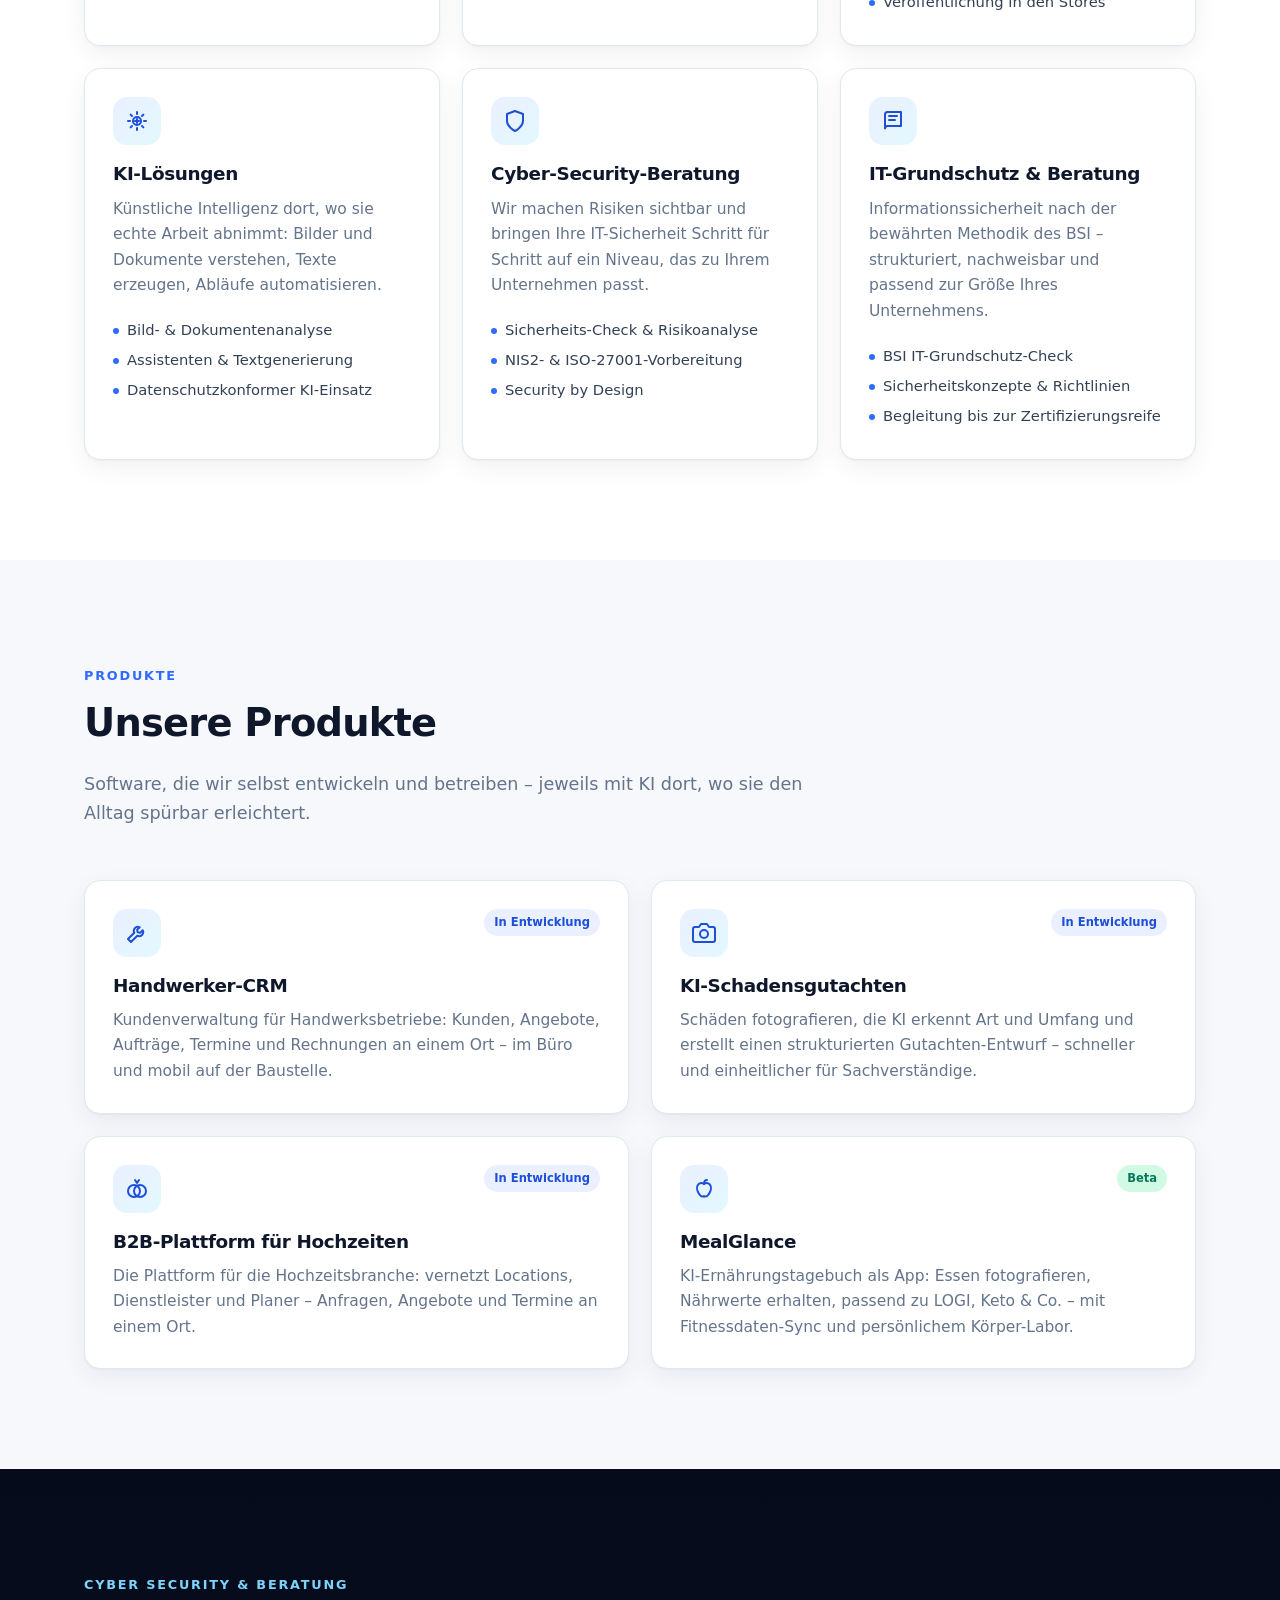
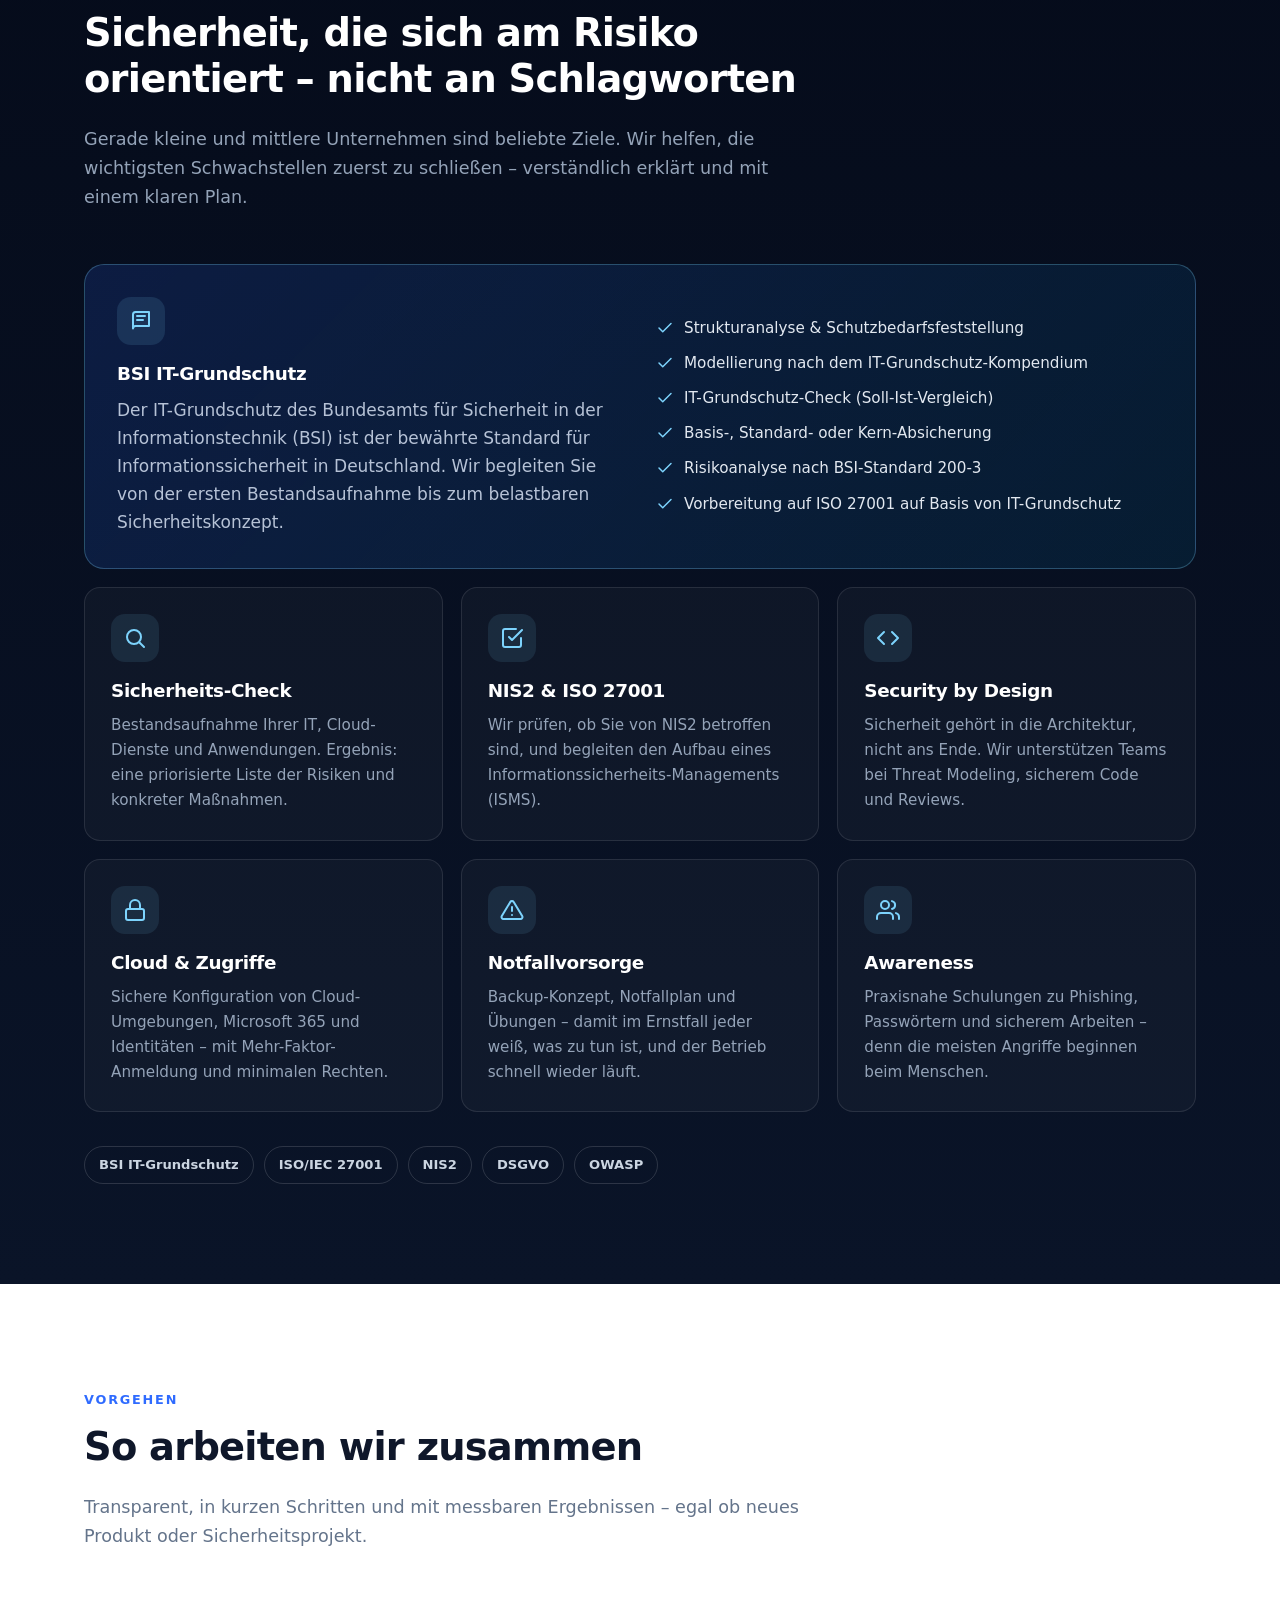
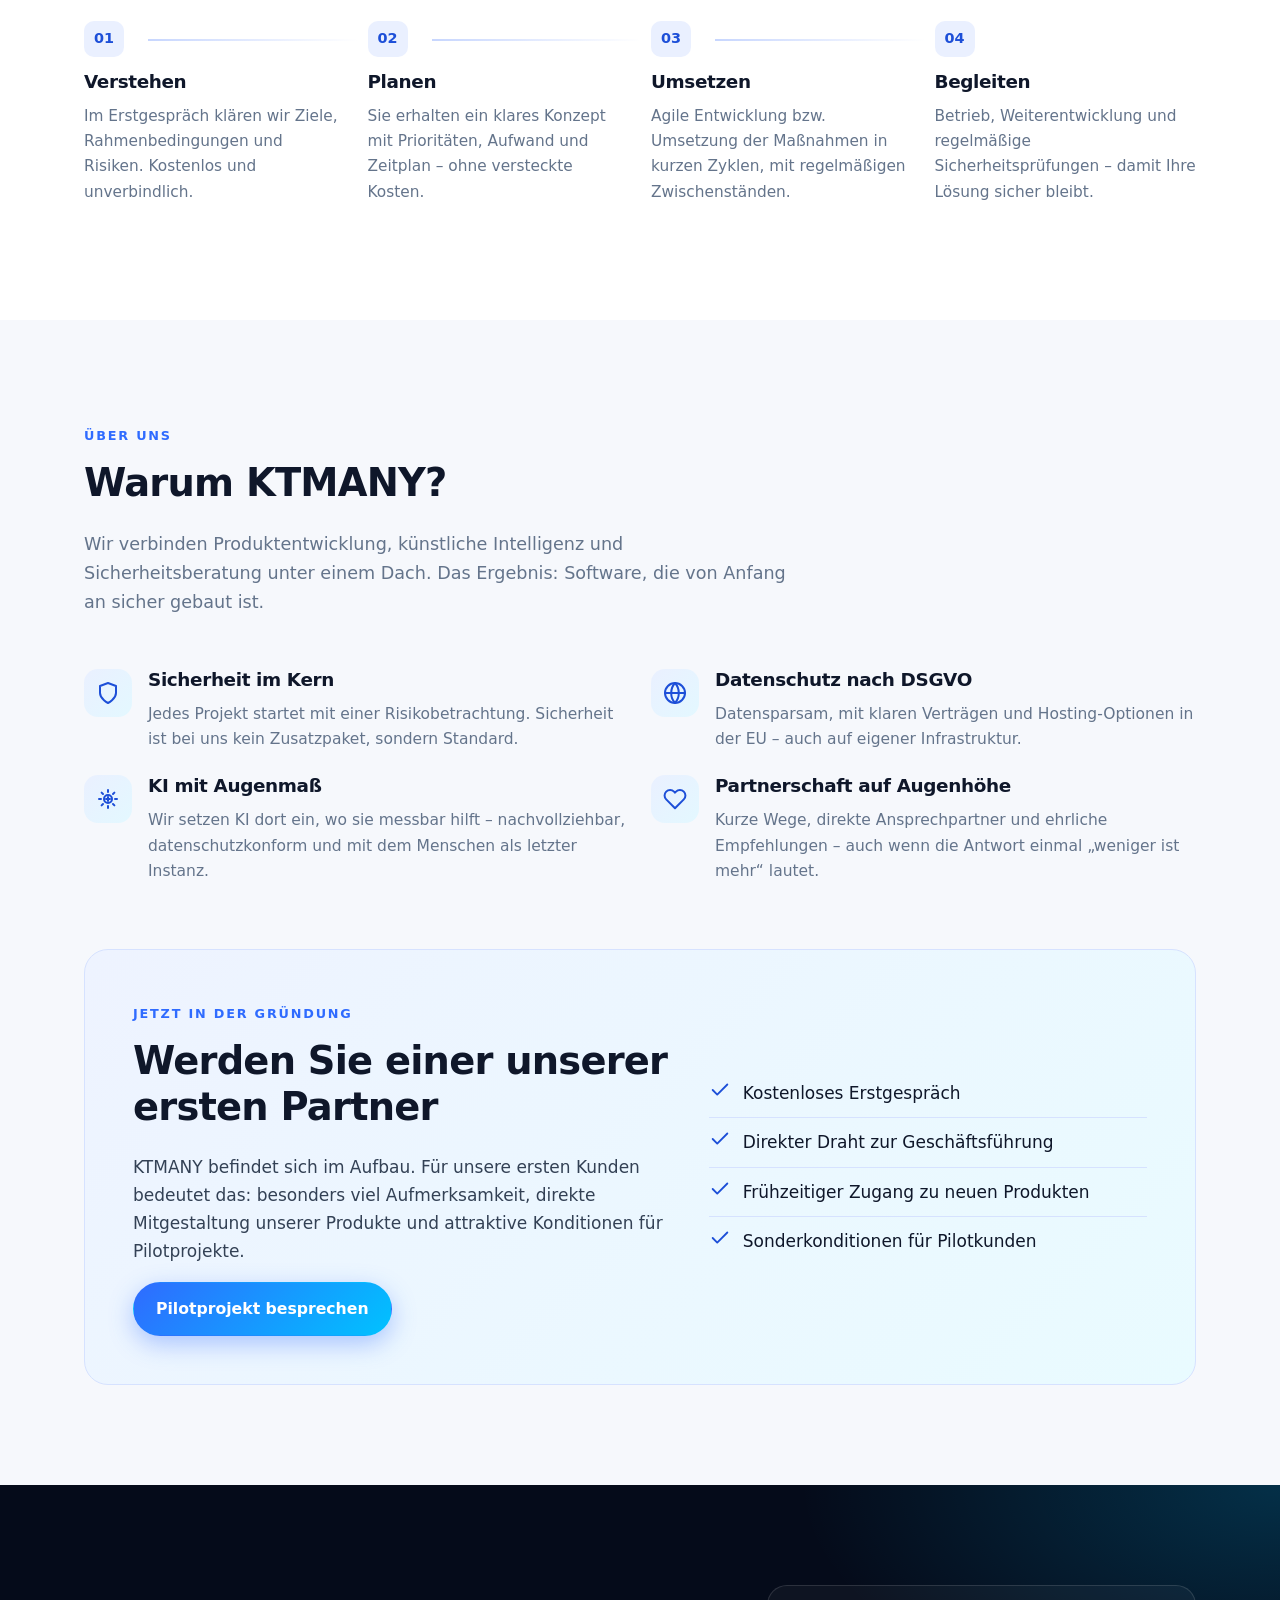
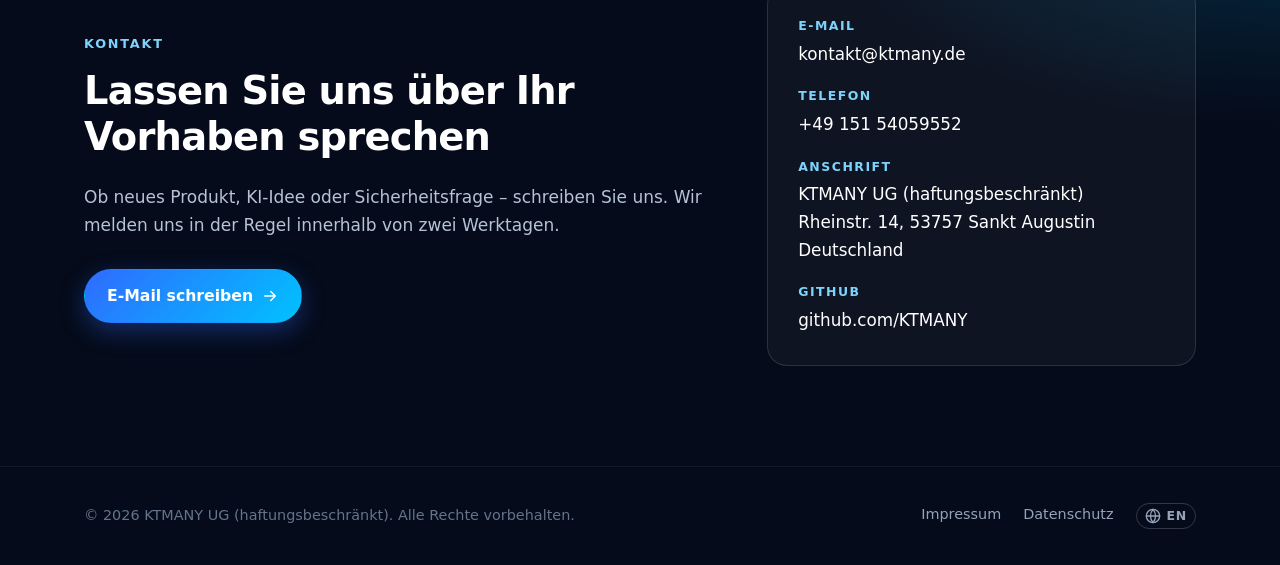
==== commit ec356566: "Zweisprachige Webseite (DE/EN), Firmendaten, Produkte, IT-Grundschutz und KI - build.py erzeugt alle" ====
--- a/index.html
+++ b/index.html
@@ -3,275 +3,200 @@
   <head>
     <meta charset="utf-8" />
     <meta name="viewport" content="width=device-width, initial-scale=1" />
-    <title>KTMANY – Softwareprodukte &amp; Cyber-Security-Beratung</title>
-    <meta
-      name="description"
-      content="KTMANY entwickelt SaaS-Produkte, Webanwendungen und Mobile Apps und berät Unternehmen in Cyber Security – sicher von Anfang an."
-    />
+    <title>KTMANY – Software, KI &amp; Cyber-Security-Beratung</title>
+    <meta name="description" content="KTMANY entwickelt SaaS-Produkte, Webanwendungen und Mobile Apps mit künstlicher Intelligenz und berät Unternehmen in Cyber Security und BSI IT-Grundschutz." />
     <meta name="theme-color" content="#050b1a" />
+    <link rel="canonical" href="https://ktmany.github.io/" />
+    <link rel="alternate" hreflang="de" href="https://ktmany.github.io/" />
+    <link rel="alternate" hreflang="en" href="https://ktmany.github.io/en/" />
+    <link rel="alternate" hreflang="x-default" href="https://ktmany.github.io/" />
     <link rel="icon" href="assets/favicon.svg" type="image/svg+xml" />
     <link rel="stylesheet" href="assets/style.css" />
-    <meta property="og:title" content="KTMANY – Softwareprodukte & Cyber-Security-Beratung" />
-    <meta property="og:description" content="SaaS-Produkte, Webanwendungen, Mobile Apps und Cyber-Security-Beratung – sicher von Anfang an." />
+    <meta property="og:title" content="KTMANY – Software, KI &amp; Cyber-Security-Beratung" />
+    <meta property="og:description" content="KTMANY entwickelt SaaS-Produkte, Webanwendungen und Mobile Apps mit künstlicher Intelligenz und berät Unternehmen in Cyber Security und BSI IT-Grundschutz." />
     <meta property="og:type" content="website" />
+    <meta property="og:url" content="https://ktmany.github.io/" />
     <meta property="og:locale" content="de_DE" />
   </head>
   <body>
     <a class="skip-link" href="#inhalt">Zum Inhalt springen</a>
-
     <header class="site-header">
       <div class="container nav">
-        <a class="brand" href="#top" aria-label="KTMANY – Startseite">
-          <svg viewBox="0 0 32 32" aria-hidden="true">
-            <defs>
-              <linearGradient id="lg" x1="0" y1="0" x2="1" y2="1">
-                <stop offset="0" stop-color="#2f6bff" />
-                <stop offset="1" stop-color="#00c2ff" />
-              </linearGradient>
-            </defs>
-            <rect width="32" height="32" rx="9" fill="url(#lg)" />
-            <path d="M10 8v16M10 16l9-8M13 13.5L21 24" stroke="#fff" stroke-width="2.6" stroke-linecap="round" stroke-linejoin="round" fill="none" />
-          </svg>
-          KTMANY
-        </a>
+        <a class="brand" href="#top" aria-label="KTMANY"><svg viewBox="0 0 32 32" aria-hidden="true"><defs><linearGradient id="lg" x1="0" y1="0" x2="1" y2="1"><stop offset="0" stop-color="#2f6bff"/><stop offset="1" stop-color="#00c2ff"/></linearGradient></defs><rect width="32" height="32" rx="9" fill="url(#lg)"/><path d="M10 8v16M10 16l9-8M13 13.5L21 24" stroke="#fff" stroke-width="2.6" stroke-linecap="round" stroke-linejoin="round" fill="none"/></svg>KTMANY</a>
         <button class="nav-toggle" aria-expanded="false" aria-controls="menu" aria-label="Menü öffnen">
-          <svg width="22" height="22" viewBox="0 0 24 24" fill="none" stroke="currentColor" stroke-width="2" stroke-linecap="round" aria-hidden="true">
-            <path d="M4 7h16M4 12h16M4 17h16" />
-          </svg>
+          <svg width="22" height="22" viewBox="0 0 24 24" fill="none" stroke="currentColor" stroke-width="2" stroke-linecap="round" aria-hidden="true"><path d="M4 7h16M4 12h16M4 17h16" /></svg>
         </button>
         <ul class="nav-links" id="menu">
           <li><a href="#leistungen">Leistungen</a></li>
+          <li><a href="#produkte">Produkte</a></li>
           <li><a href="#security">Cyber Security</a></li>
           <li><a href="#vorgehen">Vorgehen</a></li>
           <li><a href="#ueber-uns">Über uns</a></li>
+          <li><a class="lang-switch" href="en/" hreflang="en" lang="en" aria-label="English"><svg viewBox="0 0 24 24" fill="none" stroke="currentColor" stroke-width="2" stroke-linecap="round" stroke-linejoin="round" aria-hidden="true"><circle cx="12" cy="12" r="10"/><path d="M2 12h20M12 2a15 15 0 0 1 0 20M12 2a15 15 0 0 0 0 20"/></svg>EN</a></li>
           <li><a class="btn btn-primary" href="#kontakt">Kontakt</a></li>
         </ul>
       </div>
     </header>
 
     <main id="inhalt">
-      <!-- Startbereich -->
       <section class="hero" id="top">
         <div class="container">
           <div>
-            <span class="eyebrow"><span class="dot"></span> Software &amp; Cyber Security</span>
-            <h1>Software, die wirkt. <span class="grad">Sicher von Anfang an.</span></h1>
-            <p class="lead">
-              KTMANY entwickelt SaaS-Produkte, Webanwendungen und Mobile Apps – und berät Unternehmen dabei, ihre IT gegen Cyberangriffe zu schützen. Moderne
-              Technik, klare Prozesse und Sicherheit als fester Bestandteil jedes Projekts.
-            </p>
+            <span class="eyebrow"><span class="dot"></span> Software · KI · Cyber Security</span>
+            <h1>Software mit KI. <span class="grad">Sicher von Anfang an.</span></h1>
+            <p class="lead">KTMANY entwickelt SaaS-Produkte, Webanwendungen und Mobile Apps mit künstlicher Intelligenz – und berät Unternehmen in Cyber Security und BSI IT-Grundschutz. Moderne Technik, klare Prozesse und Sicherheit als fester Bestandteil jedes Projekts.</p>
             <div class="hero-actions">
-              <a class="btn btn-primary" href="#kontakt">
-                Projekt anfragen
-                <svg width="18" height="18" viewBox="0 0 24 24" fill="none" stroke="currentColor" stroke-width="2" stroke-linecap="round" stroke-linejoin="round" aria-hidden="true">
-                  <path d="M5 12h14M13 6l6 6-6 6" />
-                </svg>
-              </a>
-              <a class="btn btn-ghost" href="#leistungen">Leistungen ansehen</a>
-            </div>
-            <ul class="hero-points">
-              <li>
-                <svg viewBox="0 0 24 24" fill="none" stroke="currentColor" stroke-width="2" stroke-linecap="round" stroke-linejoin="round" aria-hidden="true"><path d="M20 6 9 17l-5-5" /></svg>
-                Security by Design
-              </li>
-              <li>
-                <svg viewBox="0 0 24 24" fill="none" stroke="currentColor" stroke-width="2" stroke-linecap="round" stroke-linejoin="round" aria-hidden="true"><path d="M20 6 9 17l-5-5" /></svg>
-                DSGVO-konform
-              </li>
-              <li>
-                <svg viewBox="0 0 24 24" fill="none" stroke="currentColor" stroke-width="2" stroke-linecap="round" stroke-linejoin="round" aria-hidden="true"><path d="M20 6 9 17l-5-5" /></svg>
-                Web, Cloud &amp; Mobile
-              </li>
-            </ul>
-          </div>
-
+              <a class="btn btn-primary" href="#kontakt">Projekt anfragen <svg viewBox="0 0 24 24" fill="none" stroke="currentColor" stroke-width="2" stroke-linecap="round" stroke-linejoin="round" aria-hidden="true"><path d="M5 12h14M13 6l6 6-6 6"/></svg></a>
+              <a class="btn btn-ghost" href="#produkte">Unsere Produkte</a>
+            </div>
+            <ul class="hero-points"><li><svg viewBox="0 0 24 24" fill="none" stroke="currentColor" stroke-width="2" stroke-linecap="round" stroke-linejoin="round" aria-hidden="true"><path d="M20 6 9 17l-5-5"/></svg>Security by Design</li><li><svg viewBox="0 0 24 24" fill="none" stroke="currentColor" stroke-width="2" stroke-linecap="round" stroke-linejoin="round" aria-hidden="true"><path d="M20 6 9 17l-5-5"/></svg>KI, wo sie Nutzen bringt</li><li><svg viewBox="0 0 24 24" fill="none" stroke="currentColor" stroke-width="2" stroke-linecap="round" stroke-linejoin="round" aria-hidden="true"><path d="M20 6 9 17l-5-5"/></svg>DSGVO-konform</li></ul>
+          </div>
           <div class="hero-visual" aria-hidden="true">
             <div class="panel">
               <div class="panel-head"><span></span><span></span><span></span></div>
-              <div class="panel-row">
-                <div>Release 2.4 <small>Web &amp; Mobile</small></div>
-                <span class="badge badge-ok">Live</span>
-              </div>
-              <div class="panel-row">
-                <div>Security-Scan <small>Abhängigkeiten &amp; Code</small></div>
-                <span class="badge badge-ok">0 kritisch</span>
-              </div>
-              <div class="panel-row">
-                <div>Zugriffsrechte <small>Least Privilege</small></div>
-                <span class="badge badge-info">Geprüft</span>
-              </div>
-              <div class="panel-row">
-                <div>Backup &amp; Recovery <small>Wiederherstellungstest</small></div>
-                <span class="badge badge-warn">Geplant</span>
-              </div>
+              <div class="panel-row"><div>KI-Analyse <small>Bild &amp; Text</small></div><span class="badge badge-ok">Aktiv</span></div>
+              <div class="panel-row"><div>Security-Scan <small>Abhängigkeiten &amp; Code</small></div><span class="badge badge-ok">0 kritisch</span></div>
+              <div class="panel-row"><div>IT-Grundschutz-Check <small>Basis-Absicherung</small></div><span class="badge badge-info">Geprüft</span></div>
+              <div class="panel-row"><div>Notfallvorsorge <small>Wiederherstellungstest</small></div><span class="badge badge-warn">Geplant</span></div>
               <div class="panel-bar"><i></i></div>
               <div class="panel-foot"><span>Sicherheitsniveau</span><span>78 %</span></div>
             </div>
-            <div class="shield">
-              <svg viewBox="0 0 24 24" fill="none" stroke="currentColor" stroke-width="2" stroke-linecap="round" stroke-linejoin="round">
-                <path d="M12 22s8-4 8-10V5l-8-3-8 3v7c0 6 8 10 8 10z" />
-                <path d="m9 12 2 2 4-4" />
-              </svg>
-            </div>
-          </div>
-        </div>
-      </section>
-
-      <!-- Leistungen -->
+            <div class="shield"><svg viewBox="0 0 24 24" fill="none" stroke="currentColor" stroke-width="2" stroke-linecap="round" stroke-linejoin="round" aria-hidden="true"><path d="M12 22s8-4 8-10V5l-8-3-8 3v7c0 6 8 10 8 10z"/><path d="m9 12 2 2 4-4"/></svg></div>
+          </div>
+        </div>
+      </section>
+
       <section id="leistungen">
         <div class="container">
           <div class="section-head reveal">
             <span class="eyebrow">Leistungen</span>
-            <h2>Von der Idee zum sicheren Produkt</h2>
+            <h2>Von der Idee zum sicheren, intelligenten Produkt</h2>
             <p>Wir entwickeln eigene Produkte und setzen Software für Kunden um – mit dem gleichen Anspruch an Qualität, Benutzerfreundlichkeit und Sicherheit.</p>
           </div>
-          <div class="grid grid-4">
-            <article class="card reveal">
-              <div class="icon">
-                <svg viewBox="0 0 24 24" fill="none" stroke="currentColor" stroke-width="2" stroke-linecap="round" stroke-linejoin="round" aria-hidden="true">
-                  <path d="M17.5 19a4.5 4.5 0 1 0-1.4-8.8 6 6 0 0 0-11.6 2A4 4 0 0 0 6 19h11.5z" />
-                </svg>
-              </div>
+          <div class="grid grid-3">
+            <article class="card reveal">
+              <div class="icon"><svg viewBox="0 0 24 24" fill="none" stroke="currentColor" stroke-width="2" stroke-linecap="round" stroke-linejoin="round" aria-hidden="true"><path d="M17.5 19a4.5 4.5 0 1 0-1.4-8.8 6 6 0 0 0-11.6 2A4 4 0 0 0 6 19h11.5z"/></svg></div>
               <h3>SaaS-Produkte</h3>
               <p>Eigene Software-as-a-Service-Lösungen, die konkrete Probleme lösen – skalierbar, wartungsarm und aus der Cloud.</p>
-              <ul>
-                <li>Mandantenfähige Plattformen</li>
-                <li>Abo- und Lizenzmodelle</li>
-                <li>Betrieb &amp; Monitoring</li>
-              </ul>
-            </article>
-            <article class="card reveal">
-              <div class="icon">
-                <svg viewBox="0 0 24 24" fill="none" stroke="currentColor" stroke-width="2" stroke-linecap="round" stroke-linejoin="round" aria-hidden="true">
-                  <rect x="3" y="4" width="18" height="14" rx="2" />
-                  <path d="M3 8h18M8 21h8M12 18v3" />
-                </svg>
-              </div>
+              <ul><li>Mandantenfähige Plattformen</li><li>Abo- und Lizenzmodelle</li><li>Betrieb &amp; Monitoring</li></ul>
+            </article>
+            <article class="card reveal">
+              <div class="icon"><svg viewBox="0 0 24 24" fill="none" stroke="currentColor" stroke-width="2" stroke-linecap="round" stroke-linejoin="round" aria-hidden="true"><rect x="3" y="4" width="18" height="14" rx="2"/><path d="M3 8h18M8 21h8M12 18v3"/></svg></div>
               <h3>Webanwendungen</h3>
               <p>Individuelle Webanwendungen und Portale – schnell, barrierearm und mit sauberer Architektur, die mitwächst.</p>
-              <ul>
-                <li>Kundenportale &amp; Dashboards</li>
-                <li>Schnittstellen (APIs)</li>
-                <li>Progressive Web Apps</li>
-              </ul>
-            </article>
-            <article class="card reveal">
-              <div class="icon">
-                <svg viewBox="0 0 24 24" fill="none" stroke="currentColor" stroke-width="2" stroke-linecap="round" stroke-linejoin="round" aria-hidden="true">
-                  <rect x="7" y="2" width="10" height="20" rx="2.5" />
-                  <path d="M11 18h2" />
-                </svg>
-              </div>
+              <ul><li>Kundenportale &amp; Dashboards</li><li>Schnittstellen (APIs)</li><li>Progressive Web Apps</li></ul>
+            </article>
+            <article class="card reveal">
+              <div class="icon"><svg viewBox="0 0 24 24" fill="none" stroke="currentColor" stroke-width="2" stroke-linecap="round" stroke-linejoin="round" aria-hidden="true"><rect x="7" y="2" width="10" height="20" rx="2.5"/><path d="M11 18h2"/></svg></div>
               <h3>Mobile Apps</h3>
-              <p>Apps für Android und iOS, die Nutzer gern verwenden – mit Offline-Fähigkeit, Push-Benachrichtigungen und sicherer Datenhaltung.</p>
-              <ul>
-                <li>Android &amp; iOS</li>
-                <li>Anbindung an Gesundheits- &amp; Gerätedaten</li>
-                <li>Veröffentlichung in den Stores</li>
-              </ul>
-            </article>
-            <article class="card reveal">
-              <div class="icon">
-                <svg viewBox="0 0 24 24" fill="none" stroke="currentColor" stroke-width="2" stroke-linecap="round" stroke-linejoin="round" aria-hidden="true">
-                  <path d="M12 22s8-4 8-10V5l-8-3-8 3v7c0 6 8 10 8 10z" />
-                </svg>
-              </div>
+              <p>Apps für Android und iOS, die gern genutzt werden – mit Offline-Fähigkeit, Push-Benachrichtigungen und sicherer Datenhaltung.</p>
+              <ul><li>Android &amp; iOS</li><li>Anbindung von Geräte- &amp; Gesundheitsdaten</li><li>Veröffentlichung in den Stores</li></ul>
+            </article>
+            <article class="card reveal">
+              <div class="icon"><svg viewBox="0 0 24 24" fill="none" stroke="currentColor" stroke-width="2" stroke-linecap="round" stroke-linejoin="round" aria-hidden="true"><path d="M12 3v2M12 19v2M3 12h2M19 12h2M5.6 5.6l1.4 1.4M17 17l1.4 1.4M5.6 18.4 7 17M17 7l1.4-1.4"/><circle cx="12" cy="12" r="4"/><path d="M12 10v4M10 12h4"/></svg></div>
+              <h3>KI-Lösungen</h3>
+              <p>Künstliche Intelligenz dort, wo sie echte Arbeit abnimmt: Bilder und Dokumente verstehen, Texte erzeugen, Abläufe automatisieren.</p>
+              <ul><li>Bild- &amp; Dokumentenanalyse</li><li>Assistenten &amp; Textgenerierung</li><li>Datenschutzkonformer KI-Einsatz</li></ul>
+            </article>
+            <article class="card reveal">
+              <div class="icon"><svg viewBox="0 0 24 24" fill="none" stroke="currentColor" stroke-width="2" stroke-linecap="round" stroke-linejoin="round" aria-hidden="true"><path d="M12 22s8-4 8-10V5l-8-3-8 3v7c0 6 8 10 8 10z"/></svg></div>
               <h3>Cyber-Security-Beratung</h3>
               <p>Wir machen Risiken sichtbar und bringen Ihre IT-Sicherheit Schritt für Schritt auf ein Niveau, das zu Ihrem Unternehmen passt.</p>
-              <ul>
-                <li>Sicherheits-Check &amp; Risikoanalyse</li>
-                <li>NIS2- &amp; ISO-27001-Vorbereitung</li>
-                <li>Security by Design</li>
-              </ul>
-            </article>
-          </div>
-        </div>
-      </section>
-
-      <!-- Cyber Security -->
+              <ul><li>Sicherheits-Check &amp; Risikoanalyse</li><li>NIS2- &amp; ISO-27001-Vorbereitung</li><li>Security by Design</li></ul>
+            </article>
+            <article class="card reveal">
+              <div class="icon"><svg viewBox="0 0 24 24" fill="none" stroke="currentColor" stroke-width="2" stroke-linecap="round" stroke-linejoin="round" aria-hidden="true"><path d="M4 19.5A2.5 2.5 0 0 1 6.5 17H20V3H6.5A2.5 2.5 0 0 0 4 5.5v14z"/><path d="M8 7h8M8 11h6"/></svg></div>
+              <h3>IT-Grundschutz &amp; Beratung</h3>
+              <p>Informationssicherheit nach der bewährten Methodik des BSI – strukturiert, nachweisbar und passend zur Größe Ihres Unternehmens.</p>
+              <ul><li>BSI IT-Grundschutz-Check</li><li>Sicherheitskonzepte &amp; Richtlinien</li><li>Begleitung bis zur Zertifizierungsreife</li></ul>
+            </article>
+          </div>
+        </div>
+      </section>
+
+      <section class="section-soft" id="produkte">
+        <div class="container">
+          <div class="section-head reveal">
+            <span class="eyebrow">Produkte</span>
+            <h2>Unsere Produkte</h2>
+            <p>Software, die wir selbst entwickeln und betreiben – jeweils mit KI dort, wo sie den Alltag spürbar erleichtert.</p>
+          </div>
+          <div class="grid grid-2">
+            <article class="card product reveal">
+              <div class="product-head"><div class="icon"><svg viewBox="0 0 24 24" fill="none" stroke="currentColor" stroke-width="2" stroke-linecap="round" stroke-linejoin="round" aria-hidden="true"><path d="M14.7 6.3a4 4 0 0 0-5.4 5.4L3 18l3 3 6.3-6.3a4 4 0 0 0 5.4-5.4l-2.6 2.6-2.4-.6-.6-2.4z"/></svg></div><span class="badge badge-info">In Entwicklung</span></div>
+              <h3>Handwerker-CRM</h3>
+              <p>Kundenverwaltung für Handwerksbetriebe: Kunden, Angebote, Aufträge, Termine und Rechnungen an einem Ort – im Büro und mobil auf der Baustelle.</p>
+            </article>
+            <article class="card product reveal">
+              <div class="product-head"><div class="icon"><svg viewBox="0 0 24 24" fill="none" stroke="currentColor" stroke-width="2" stroke-linecap="round" stroke-linejoin="round" aria-hidden="true"><path d="M23 19a2 2 0 0 1-2 2H3a2 2 0 0 1-2-2V8a2 2 0 0 1 2-2h4l2-3h6l2 3h4a2 2 0 0 1 2 2z"/><circle cx="12" cy="13" r="4"/></svg></div><span class="badge badge-info">In Entwicklung</span></div>
+              <h3>KI-Schadensgutachten</h3>
+              <p>Schäden fotografieren, die KI erkennt Art und Umfang und erstellt einen strukturierten Gutachten-Entwurf – schneller und einheitlicher für Sachverständige.</p>
+            </article>
+            <article class="card product reveal">
+              <div class="product-head"><div class="icon"><svg viewBox="0 0 24 24" fill="none" stroke="currentColor" stroke-width="2" stroke-linecap="round" stroke-linejoin="round" aria-hidden="true"><circle cx="9" cy="14" r="6"/><circle cx="15" cy="14" r="6"/><path d="m10 3 2 3 2-3"/></svg></div><span class="badge badge-info">In Entwicklung</span></div>
+              <h3>B2B-Plattform für Hochzeiten</h3>
+              <p>Die Plattform für die Hochzeitsbranche: vernetzt Locations, Dienstleister und Planer – Anfragen, Angebote und Termine an einem Ort.</p>
+            </article>
+            <article class="card product reveal">
+              <div class="product-head"><div class="icon"><svg viewBox="0 0 24 24" fill="none" stroke="currentColor" stroke-width="2" stroke-linecap="round" stroke-linejoin="round" aria-hidden="true"><path d="M12 7c-1.5-1-4-1.3-5.6.3C4.5 9.2 4.7 13 6.5 16c1.3 2.2 3 4 4.5 3.5.6-.2 1-.5 1-.5s.4.3 1 .5c1.5.5 3.2-1.3 4.5-3.5 1.8-3 2-6.8.1-8.7C16 5.7 13.5 6 12 7z"/><path d="M12 7c0-2 1-4 3-4"/></svg></div><span class="badge badge-ok">Beta</span></div>
+              <h3>MealGlance</h3>
+              <p>KI-Ernährungstagebuch als App: Essen fotografieren, Nährwerte erhalten, passend zu LOGI, Keto &amp; Co. – mit Fitnessdaten-Sync und persönlichem Körper-Labor.</p>
+            </article>
+          </div>
+        </div>
+      </section>
+
       <section class="security" id="security">
         <div class="container">
           <div class="section-head reveal">
-            <span class="eyebrow">Cyber Security</span>
+            <span class="eyebrow">Cyber Security &amp; Beratung</span>
             <h2>Sicherheit, die sich am Risiko orientiert – nicht an Schlagworten</h2>
-            <p>
-              Gerade kleine und mittlere Unternehmen sind beliebte Ziele. Wir helfen, die wichtigsten Schwachstellen zuerst zu schließen – verständlich erklärt und mit
-              einem klaren Plan.
-            </p>
+            <p>Gerade kleine und mittlere Unternehmen sind beliebte Ziele. Wir helfen, die wichtigsten Schwachstellen zuerst zu schließen – verständlich erklärt und mit einem klaren Plan.</p>
+          </div>
+          <div class="featured reveal">
+            <div>
+              <div class="icon"><svg viewBox="0 0 24 24" fill="none" stroke="currentColor" stroke-width="2" stroke-linecap="round" stroke-linejoin="round" aria-hidden="true"><path d="M4 19.5A2.5 2.5 0 0 1 6.5 17H20V3H6.5A2.5 2.5 0 0 0 4 5.5v14z"/><path d="M8 7h8M8 11h6"/></svg></div>
+              <h3>BSI IT-Grundschutz</h3>
+              <p>Der IT-Grundschutz des Bundesamts für Sicherheit in der Informationstechnik (BSI) ist der bewährte Standard für Informationssicherheit in Deutschland. Wir begleiten Sie von der ersten Bestandsaufnahme bis zum belastbaren Sicherheitskonzept.</p>
+            </div>
+            <ul class="featured-list"><li><svg viewBox="0 0 24 24" fill="none" stroke="currentColor" stroke-width="2" stroke-linecap="round" stroke-linejoin="round" aria-hidden="true"><path d="M20 6 9 17l-5-5"/></svg>Strukturanalyse &amp; Schutzbedarfsfeststellung</li><li><svg viewBox="0 0 24 24" fill="none" stroke="currentColor" stroke-width="2" stroke-linecap="round" stroke-linejoin="round" aria-hidden="true"><path d="M20 6 9 17l-5-5"/></svg>Modellierung nach dem IT-Grundschutz-Kompendium</li><li><svg viewBox="0 0 24 24" fill="none" stroke="currentColor" stroke-width="2" stroke-linecap="round" stroke-linejoin="round" aria-hidden="true"><path d="M20 6 9 17l-5-5"/></svg>IT-Grundschutz-Check (Soll-Ist-Vergleich)</li><li><svg viewBox="0 0 24 24" fill="none" stroke="currentColor" stroke-width="2" stroke-linecap="round" stroke-linejoin="round" aria-hidden="true"><path d="M20 6 9 17l-5-5"/></svg>Basis-, Standard- oder Kern-Absicherung</li><li><svg viewBox="0 0 24 24" fill="none" stroke="currentColor" stroke-width="2" stroke-linecap="round" stroke-linejoin="round" aria-hidden="true"><path d="M20 6 9 17l-5-5"/></svg>Risikoanalyse nach BSI-Standard 200-3</li><li><svg viewBox="0 0 24 24" fill="none" stroke="currentColor" stroke-width="2" stroke-linecap="round" stroke-linejoin="round" aria-hidden="true"><path d="M20 6 9 17l-5-5"/></svg>Vorbereitung auf ISO 27001 auf Basis von IT-Grundschutz</li></ul>
           </div>
           <div class="sec-grid">
             <div class="sec-item reveal">
-              <div class="icon">
-                <svg viewBox="0 0 24 24" fill="none" stroke="currentColor" stroke-width="2" stroke-linecap="round" stroke-linejoin="round" aria-hidden="true">
-                  <circle cx="11" cy="11" r="7" />
-                  <path d="m21 21-4.3-4.3" />
-                </svg>
-              </div>
+              <div class="icon"><svg viewBox="0 0 24 24" fill="none" stroke="currentColor" stroke-width="2" stroke-linecap="round" stroke-linejoin="round" aria-hidden="true"><circle cx="11" cy="11" r="7"/><path d="m21 21-4.3-4.3"/></svg></div>
               <h3>Sicherheits-Check</h3>
               <p>Bestandsaufnahme Ihrer IT, Cloud-Dienste und Anwendungen. Ergebnis: eine priorisierte Liste der Risiken und konkreter Maßnahmen.</p>
             </div>
             <div class="sec-item reveal">
-              <div class="icon">
-                <svg viewBox="0 0 24 24" fill="none" stroke="currentColor" stroke-width="2" stroke-linecap="round" stroke-linejoin="round" aria-hidden="true">
-                  <path d="M9 11l3 3L22 4" />
-                  <path d="M21 12v7a2 2 0 0 1-2 2H5a2 2 0 0 1-2-2V5a2 2 0 0 1 2-2h11" />
-                </svg>
-              </div>
+              <div class="icon"><svg viewBox="0 0 24 24" fill="none" stroke="currentColor" stroke-width="2" stroke-linecap="round" stroke-linejoin="round" aria-hidden="true"><path d="M9 11l3 3L22 4"/><path d="M21 12v7a2 2 0 0 1-2 2H5a2 2 0 0 1-2-2V5a2 2 0 0 1 2-2h11"/></svg></div>
               <h3>NIS2 &amp; ISO 27001</h3>
-              <p>Wir prüfen, ob Sie von NIS2 betroffen sind, und begleiten den Aufbau eines Informationssicherheits-Managements (ISMS) bis zur Zertifizierungsreife.</p>
-            </div>
-            <div class="sec-item reveal">
-              <div class="icon">
-                <svg viewBox="0 0 24 24" fill="none" stroke="currentColor" stroke-width="2" stroke-linecap="round" stroke-linejoin="round" aria-hidden="true">
-                  <path d="m16 18 6-6-6-6M8 6l-6 6 6 6" />
-                </svg>
-              </div>
+              <p>Wir prüfen, ob Sie von NIS2 betroffen sind, und begleiten den Aufbau eines Informationssicherheits-Managements (ISMS).</p>
+            </div>
+            <div class="sec-item reveal">
+              <div class="icon"><svg viewBox="0 0 24 24" fill="none" stroke="currentColor" stroke-width="2" stroke-linecap="round" stroke-linejoin="round" aria-hidden="true"><path d="m16 18 6-6-6-6M8 6l-6 6 6 6"/></svg></div>
               <h3>Security by Design</h3>
-              <p>Sicherheit gehört in die Architektur, nicht ans Ende. Wir unterstützen Entwicklungsteams bei Threat Modeling, sicherem Code und Reviews.</p>
-            </div>
-            <div class="sec-item reveal">
-              <div class="icon">
-                <svg viewBox="0 0 24 24" fill="none" stroke="currentColor" stroke-width="2" stroke-linecap="round" stroke-linejoin="round" aria-hidden="true">
-                  <rect x="3" y="11" width="18" height="11" rx="2" />
-                  <path d="M7 11V7a5 5 0 0 1 10 0v4" />
-                </svg>
-              </div>
+              <p>Sicherheit gehört in die Architektur, nicht ans Ende. Wir unterstützen Teams bei Threat Modeling, sicherem Code und Reviews.</p>
+            </div>
+            <div class="sec-item reveal">
+              <div class="icon"><svg viewBox="0 0 24 24" fill="none" stroke="currentColor" stroke-width="2" stroke-linecap="round" stroke-linejoin="round" aria-hidden="true"><rect x="3" y="11" width="18" height="11" rx="2"/><path d="M7 11V7a5 5 0 0 1 10 0v4"/></svg></div>
               <h3>Cloud &amp; Zugriffe</h3>
               <p>Sichere Konfiguration von Cloud-Umgebungen, Microsoft 365 und Identitäten – mit Mehr-Faktor-Anmeldung und minimalen Rechten.</p>
             </div>
             <div class="sec-item reveal">
-              <div class="icon">
-                <svg viewBox="0 0 24 24" fill="none" stroke="currentColor" stroke-width="2" stroke-linecap="round" stroke-linejoin="round" aria-hidden="true">
-                  <path d="M10.3 3.9 1.8 18a2 2 0 0 0 1.7 3h17a2 2 0 0 0 1.7-3L13.7 3.9a2 2 0 0 0-3.4 0z" />
-                  <path d="M12 9v4M12 17h.01" />
-                </svg>
-              </div>
+              <div class="icon"><svg viewBox="0 0 24 24" fill="none" stroke="currentColor" stroke-width="2" stroke-linecap="round" stroke-linejoin="round" aria-hidden="true"><path d="M10.3 3.9 1.8 18a2 2 0 0 0 1.7 3h17a2 2 0 0 0 1.7-3L13.7 3.9a2 2 0 0 0-3.4 0z"/><path d="M12 9v4M12 17h.01"/></svg></div>
               <h3>Notfallvorsorge</h3>
               <p>Backup-Konzept, Notfallplan und Übungen – damit im Ernstfall jeder weiß, was zu tun ist, und der Betrieb schnell wieder läuft.</p>
             </div>
             <div class="sec-item reveal">
-              <div class="icon">
-                <svg viewBox="0 0 24 24" fill="none" stroke="currentColor" stroke-width="2" stroke-linecap="round" stroke-linejoin="round" aria-hidden="true">
-                  <path d="M17 21v-2a4 4 0 0 0-4-4H5a4 4 0 0 0-4 4v2" />
-                  <circle cx="9" cy="7" r="4" />
-                  <path d="M23 21v-2a4 4 0 0 0-3-3.9M16 3.1a4 4 0 0 1 0 7.8" />
-                </svg>
-              </div>
+              <div class="icon"><svg viewBox="0 0 24 24" fill="none" stroke="currentColor" stroke-width="2" stroke-linecap="round" stroke-linejoin="round" aria-hidden="true"><path d="M17 21v-2a4 4 0 0 0-4-4H5a4 4 0 0 0-4 4v2"/><circle cx="9" cy="7" r="4"/><path d="M23 21v-2a4 4 0 0 0-3-3.9M16 3.1a4 4 0 0 1 0 7.8"/></svg></div>
               <h3>Awareness</h3>
               <p>Praxisnahe Schulungen zu Phishing, Passwörtern und sicherem Arbeiten – denn die meisten Angriffe beginnen beim Menschen.</p>
             </div>
           </div>
-          <div class="sec-note reveal">
-            <span class="chip">BSI IT-Grundschutz</span>
-            <span class="chip">ISO/IEC 27001</span>
-            <span class="chip">NIS2</span>
-            <span class="chip">DSGVO</span>
-            <span class="chip">OWASP</span>
-          </div>
-        </div>
-      </section>
-
-      <!-- Vorgehen -->
+          <div class="sec-note reveal"><span class="chip">BSI IT-Grundschutz</span><span class="chip">ISO/IEC 27001</span><span class="chip">NIS2</span><span class="chip">DSGVO</span><span class="chip">OWASP</span></div>
+        </div>
+      </section>
+
       <section id="vorgehen">
         <div class="container">
           <div class="section-head reveal">
@@ -280,138 +205,71 @@
             <p>Transparent, in kurzen Schritten und mit messbaren Ergebnissen – egal ob neues Produkt oder Sicherheitsprojekt.</p>
           </div>
           <div class="steps">
-            <div class="step reveal">
-              <h3>Verstehen</h3>
-              <p>Im Erstgespräch klären wir Ziele, Rahmenbedingungen und Risiken. Kostenlos und unverbindlich.</p>
-            </div>
-            <div class="step reveal">
-              <h3>Planen</h3>
-              <p>Sie erhalten ein klares Konzept mit Prioritäten, Aufwand und Zeitplan – ohne versteckte Kosten.</p>
-            </div>
-            <div class="step reveal">
-              <h3>Umsetzen</h3>
-              <p>Agile Entwicklung bzw. Umsetzung der Maßnahmen in kurzen Zyklen, mit regelmäßigen Zwischenständen.</p>
-            </div>
-            <div class="step reveal">
-              <h3>Begleiten</h3>
-              <p>Betrieb, Weiterentwicklung und regelmäßige Sicherheitsprüfungen – damit Ihre Lösung sicher bleibt.</p>
-            </div>
-          </div>
-        </div>
-      </section>
-
-      <!-- Über uns -->
+            <div class="step reveal"><h3>Verstehen</h3><p>Im Erstgespräch klären wir Ziele, Rahmenbedingungen und Risiken. Kostenlos und unverbindlich.</p></div>
+            <div class="step reveal"><h3>Planen</h3><p>Sie erhalten ein klares Konzept mit Prioritäten, Aufwand und Zeitplan – ohne versteckte Kosten.</p></div>
+            <div class="step reveal"><h3>Umsetzen</h3><p>Agile Entwicklung bzw. Umsetzung der Maßnahmen in kurzen Zyklen, mit regelmäßigen Zwischenständen.</p></div>
+            <div class="step reveal"><h3>Begleiten</h3><p>Betrieb, Weiterentwicklung und regelmäßige Sicherheitsprüfungen – damit Ihre Lösung sicher bleibt.</p></div>
+          </div>
+        </div>
+      </section>
+
       <section class="section-soft" id="ueber-uns">
         <div class="container">
           <div class="section-head reveal">
             <span class="eyebrow">Über uns</span>
             <h2>Warum KTMANY?</h2>
-            <p>Wir verbinden Produktentwicklung und Sicherheitsberatung unter einem Dach. Das Ergebnis: Software, die von Anfang an sicher gebaut ist.</p>
+            <p>Wir verbinden Produktentwicklung, künstliche Intelligenz und Sicherheitsberatung unter einem Dach. Das Ergebnis: Software, die von Anfang an sicher gebaut ist.</p>
           </div>
           <div class="grid grid-2">
             <div class="value reveal">
-              <div class="icon">
-                <svg viewBox="0 0 24 24" fill="none" stroke="currentColor" stroke-width="2" stroke-linecap="round" stroke-linejoin="round" aria-hidden="true">
-                  <path d="M12 22s8-4 8-10V5l-8-3-8 3v7c0 6 8 10 8 10z" />
-                </svg>
-              </div>
-              <div>
-                <h3>Sicherheit im Kern</h3>
-                <p>Jedes Projekt startet mit einer Risikobetrachtung. Sicherheit ist bei uns kein Zusatzpaket, sondern Standard.</p>
-              </div>
-            </div>
-            <div class="value reveal">
-              <div class="icon">
-                <svg viewBox="0 0 24 24" fill="none" stroke="currentColor" stroke-width="2" stroke-linecap="round" stroke-linejoin="round" aria-hidden="true">
-                  <circle cx="12" cy="12" r="10" />
-                  <path d="M2 12h20M12 2a15 15 0 0 1 0 20M12 2a15 15 0 0 0 0 20" />
-                </svg>
-              </div>
-              <div>
-                <h3>Datenschutz nach DSGVO</h3>
-                <p>Datensparsam, mit klaren Verträgen und Hosting-Optionen in der EU – auch auf eigener Infrastruktur.</p>
-              </div>
-            </div>
-            <div class="value reveal">
-              <div class="icon">
-                <svg viewBox="0 0 24 24" fill="none" stroke="currentColor" stroke-width="2" stroke-linecap="round" stroke-linejoin="round" aria-hidden="true">
-                  <path d="M13 2 3 14h9l-1 8 10-12h-9l1-8z" />
-                </svg>
-              </div>
-              <div>
-                <h3>Moderne Technologie</h3>
-                <p>Aktuelle Frameworks, automatisierte Tests und Auslieferung sowie KI dort, wo sie echten Mehrwert bringt.</p>
-              </div>
-            </div>
-            <div class="value reveal">
-              <div class="icon">
-                <svg viewBox="0 0 24 24" fill="none" stroke="currentColor" stroke-width="2" stroke-linecap="round" stroke-linejoin="round" aria-hidden="true">
-                  <path d="M20.8 4.6a5.5 5.5 0 0 0-7.8 0L12 5.7l-1-1.1a5.5 5.5 0 0 0-7.8 7.8L12 21.2l8.8-8.8a5.5 5.5 0 0 0 0-7.8z" />
-                </svg>
-              </div>
-              <div>
-                <h3>Partnerschaft auf Augenhöhe</h3>
-                <p>Kurze Wege, direkte Ansprechpartner und ehrliche Empfehlungen – auch wenn die Antwort einmal „weniger ist mehr“ lautet.</p>
-              </div>
-            </div>
-          </div>
-
-          <div class="founding reveal" style="margin-top: 64px">
+              <div class="icon"><svg viewBox="0 0 24 24" fill="none" stroke="currentColor" stroke-width="2" stroke-linecap="round" stroke-linejoin="round" aria-hidden="true"><path d="M12 22s8-4 8-10V5l-8-3-8 3v7c0 6 8 10 8 10z"/></svg></div>
+              <div><h3>Sicherheit im Kern</h3><p>Jedes Projekt startet mit einer Risikobetrachtung. Sicherheit ist bei uns kein Zusatzpaket, sondern Standard.</p></div>
+            </div>
+            <div class="value reveal">
+              <div class="icon"><svg viewBox="0 0 24 24" fill="none" stroke="currentColor" stroke-width="2" stroke-linecap="round" stroke-linejoin="round" aria-hidden="true"><circle cx="12" cy="12" r="10"/><path d="M2 12h20M12 2a15 15 0 0 1 0 20M12 2a15 15 0 0 0 0 20"/></svg></div>
+              <div><h3>Datenschutz nach DSGVO</h3><p>Datensparsam, mit klaren Verträgen und Hosting-Optionen in der EU – auch auf eigener Infrastruktur.</p></div>
+            </div>
+            <div class="value reveal">
+              <div class="icon"><svg viewBox="0 0 24 24" fill="none" stroke="currentColor" stroke-width="2" stroke-linecap="round" stroke-linejoin="round" aria-hidden="true"><path d="M12 3v2M12 19v2M3 12h2M19 12h2M5.6 5.6l1.4 1.4M17 17l1.4 1.4M5.6 18.4 7 17M17 7l1.4-1.4"/><circle cx="12" cy="12" r="4"/><path d="M12 10v4M10 12h4"/></svg></div>
+              <div><h3>KI mit Augenmaß</h3><p>Wir setzen KI dort ein, wo sie messbar hilft – nachvollziehbar, datenschutzkonform und mit dem Menschen als letzter Instanz.</p></div>
+            </div>
+            <div class="value reveal">
+              <div class="icon"><svg viewBox="0 0 24 24" fill="none" stroke="currentColor" stroke-width="2" stroke-linecap="round" stroke-linejoin="round" aria-hidden="true"><path d="M20.8 4.6a5.5 5.5 0 0 0-7.8 0L12 5.7l-1-1.1a5.5 5.5 0 0 0-7.8 7.8L12 21.2l8.8-8.8a5.5 5.5 0 0 0 0-7.8z"/></svg></div>
+              <div><h3>Partnerschaft auf Augenhöhe</h3><p>Kurze Wege, direkte Ansprechpartner und ehrliche Empfehlungen – auch wenn die Antwort einmal „weniger ist mehr“ lautet.</p></div>
+            </div>
+          </div>
+          <div class="founding reveal">
             <div>
               <span class="eyebrow">Jetzt in der Gründung</span>
               <h2>Werden Sie einer unserer ersten Partner</h2>
-              <p>
-                KTMANY befindet sich im Aufbau. Für unsere ersten Kunden bedeutet das: besonders viel Aufmerksamkeit, direkte Mitgestaltung unserer Produkte und
-                attraktive Konditionen für Pilotprojekte.
-              </p>
+              <p>KTMANY befindet sich im Aufbau. Für unsere ersten Kunden bedeutet das: besonders viel Aufmerksamkeit, direkte Mitgestaltung unserer Produkte und attraktive Konditionen für Pilotprojekte.</p>
               <a class="btn btn-primary" href="#kontakt">Pilotprojekt besprechen</a>
             </div>
-            <ul>
-              <li>
-                <svg viewBox="0 0 24 24" fill="none" stroke="currentColor" stroke-width="2" stroke-linecap="round" stroke-linejoin="round" aria-hidden="true"><path d="M20 6 9 17l-5-5" /></svg>
-                Kostenloses Erstgespräch
-              </li>
-              <li>
-                <svg viewBox="0 0 24 24" fill="none" stroke="currentColor" stroke-width="2" stroke-linecap="round" stroke-linejoin="round" aria-hidden="true"><path d="M20 6 9 17l-5-5" /></svg>
-                Direkter Draht zur Geschäftsführung
-              </li>
-              <li>
-                <svg viewBox="0 0 24 24" fill="none" stroke="currentColor" stroke-width="2" stroke-linecap="round" stroke-linejoin="round" aria-hidden="true"><path d="M20 6 9 17l-5-5" /></svg>
-                Frühzeitiger Zugang zu neuen Produkten
-              </li>
-              <li>
-                <svg viewBox="0 0 24 24" fill="none" stroke="currentColor" stroke-width="2" stroke-linecap="round" stroke-linejoin="round" aria-hidden="true"><path d="M20 6 9 17l-5-5" /></svg>
-                Sonderkonditionen für Pilotkunden
-              </li>
-            </ul>
-          </div>
-        </div>
-      </section>
-
-      <!-- Kontakt -->
+            <ul><li><svg viewBox="0 0 24 24" fill="none" stroke="currentColor" stroke-width="2" stroke-linecap="round" stroke-linejoin="round" aria-hidden="true"><path d="M20 6 9 17l-5-5"/></svg>Kostenloses Erstgespräch</li><li><svg viewBox="0 0 24 24" fill="none" stroke="currentColor" stroke-width="2" stroke-linecap="round" stroke-linejoin="round" aria-hidden="true"><path d="M20 6 9 17l-5-5"/></svg>Direkter Draht zur Geschäftsführung</li><li><svg viewBox="0 0 24 24" fill="none" stroke="currentColor" stroke-width="2" stroke-linecap="round" stroke-linejoin="round" aria-hidden="true"><path d="M20 6 9 17l-5-5"/></svg>Frühzeitiger Zugang zu neuen Produkten</li><li><svg viewBox="0 0 24 24" fill="none" stroke="currentColor" stroke-width="2" stroke-linecap="round" stroke-linejoin="round" aria-hidden="true"><path d="M20 6 9 17l-5-5"/></svg>Sonderkonditionen für Pilotkunden</li></ul>
+          </div>
+        </div>
+      </section>
+
       <section class="contact" id="kontakt">
         <div class="container contact-box">
           <div class="reveal">
-            <span class="eyebrow" style="color: #7dd3fc">Kontakt</span>
+            <span class="eyebrow">Kontakt</span>
             <h2>Lassen Sie uns über Ihr Vorhaben sprechen</h2>
-            <p>Ob neues Produkt, App-Idee oder Sicherheitsfrage – schreiben Sie uns. Wir melden uns in der Regel innerhalb von zwei Werktagen.</p>
+            <p>Ob neues Produkt, KI-Idee oder Sicherheitsfrage – schreiben Sie uns. Wir melden uns in der Regel innerhalb von zwei Werktagen.</p>
             <div class="hero-actions">
-              <a class="btn btn-primary" href="mailto:kontakt@ktmany.de?subject=Anfrage%20%C3%BCber%20die%20Webseite">
-                E-Mail schreiben
-                <svg width="18" height="18" viewBox="0 0 24 24" fill="none" stroke="currentColor" stroke-width="2" stroke-linecap="round" stroke-linejoin="round" aria-hidden="true">
-                  <path d="M5 12h14M13 6l6 6-6 6" />
-                </svg>
-              </a>
+              <a class="btn btn-primary" href="mailto:kontakt@ktmany.de?subject=Anfrage%20%C3%BCber%20die%20Webseite">E-Mail schreiben <svg viewBox="0 0 24 24" fill="none" stroke="currentColor" stroke-width="2" stroke-linecap="round" stroke-linejoin="round" aria-hidden="true"><path d="M5 12h14M13 6l6 6-6 6"/></svg></a>
             </div>
           </div>
           <div class="contact-card reveal">
             <dl>
               <dt>E-Mail</dt>
               <dd><a href="mailto:kontakt@ktmany.de">kontakt@ktmany.de</a></dd>
+              <dt>Telefon</dt>
+              <dd><a href="tel:+4915154059552">+49 151 54059552</a></dd>
+              <dt>Anschrift</dt>
+              <dd>KTMANY UG (haftungsbeschränkt)<br />Rheinstr. 14, 53757 Sankt Augustin<br />Deutschland</dd>
               <dt>GitHub</dt>
               <dd><a href="https://github.com/KTMANY" rel="noopener">github.com/KTMANY</a></dd>
-              <dt>Standort</dt>
-              <dd>Deutschland</dd>
             </dl>
           </div>
         </div>
@@ -420,10 +278,11 @@
 
     <footer class="site-footer">
       <div class="container">
-        <span>© <span id="year">2026</span> KTMANY. Alle Rechte vorbehalten.</span>
+        <span>© <span id="year">2026</span> KTMANY UG (haftungsbeschränkt). Alle Rechte vorbehalten.</span>
         <nav aria-label="Rechtliches">
           <a href="impressum.html">Impressum</a>
           <a href="datenschutz.html">Datenschutz</a>
+          <a class="lang-switch" href="en/" hreflang="en" lang="en" aria-label="English"><svg viewBox="0 0 24 24" fill="none" stroke="currentColor" stroke-width="2" stroke-linecap="round" stroke-linejoin="round" aria-hidden="true"><circle cx="12" cy="12" r="10"/><path d="M2 12h20M12 2a15 15 0 0 1 0 20M12 2a15 15 0 0 0 0 20"/></svg>EN</a>
         </nav>
       </div>
     </footer>
--- a/assets/style.css
+++ b/assets/style.css
@@ -814,3 +814,149 @@
     right: 8px;
   }
 }
+
+/* ---------- Sprachumschalter ---------- */
+
+.lang-switch {
+  display: inline-flex;
+  align-items: center;
+  gap: 6px;
+  color: #cbd5e1;
+  font-size: 0.85rem;
+  font-weight: 700;
+  letter-spacing: 0.06em;
+  padding: 6px 10px;
+  border: 1px solid rgba(255, 255, 255, 0.18);
+  border-radius: 999px;
+}
+.lang-switch:hover {
+  color: #fff;
+  text-decoration: none;
+  background: rgba(255, 255, 255, 0.06);
+}
+.lang-switch svg {
+  width: 16px;
+  height: 16px;
+}
+.nav-links .lang-switch {
+  color: #cbd5e1;
+}
+.site-footer .lang-switch {
+  padding: 2px 8px;
+  font-size: 0.78rem;
+}
+.nav-right {
+  display: flex;
+  align-items: center;
+  gap: 12px;
+}
+
+/* ---------- Produkte ---------- */
+
+.product-head {
+  display: flex;
+  align-items: flex-start;
+  justify-content: space-between;
+}
+.product-head .icon {
+  margin-bottom: 18px;
+}
+.product .badge-info {
+  color: #1d4fd8;
+  background: #eaf0ff;
+}
+.product .badge-ok {
+  color: #047857;
+  background: #d1fae5;
+}
+
+/* ---------- IT-Grundschutz (hervorgehoben) ---------- */
+
+.featured {
+  display: grid;
+  grid-template-columns: 1fr 1fr;
+  gap: 32px;
+  align-items: center;
+  padding: 32px;
+  margin-bottom: 18px;
+  border-radius: 20px;
+  border: 1px solid rgba(125, 211, 252, 0.28);
+  background: linear-gradient(135deg, rgba(47, 107, 255, 0.16), rgba(0, 194, 255, 0.08));
+}
+.featured p {
+  color: #b6c2d6;
+  margin: 0;
+}
+.featured .icon {
+  color: #7dd3fc;
+  background: rgba(125, 211, 252, 0.12);
+}
+.featured-list {
+  list-style: none;
+  margin: 0;
+  padding: 0;
+  display: grid;
+  gap: 10px;
+}
+.featured-list li {
+  display: flex;
+  gap: 10px;
+  color: #e2e8f0;
+  font-size: 0.95rem;
+}
+.featured-list svg {
+  flex: 0 0 18px;
+  width: 18px;
+  height: 18px;
+  margin-top: 3px;
+  color: #7dd3fc;
+}
+
+.founding {
+  margin-top: 64px;
+}
+.contact .eyebrow {
+  color: #7dd3fc;
+}
+.btn-outline {
+  color: var(--accent-dark);
+  border-color: #c7d6fe;
+}
+
+@media (max-width: 980px) {
+  .featured {
+    grid-template-columns: 1fr;
+  }
+}
+@media (max-width: 760px) {
+  .featured {
+    padding: 24px;
+  }
+  .nav-links .lang-switch {
+    align-self: flex-start;
+    margin: 8px 0;
+  }
+  .nav-right .btn {
+    display: none;
+  }
+}
+
+/* ---------- Feinschliff ---------- */
+
+.btn {
+  white-space: nowrap;
+}
+.btn svg {
+  width: 18px;
+  height: 18px;
+  flex-shrink: 0;
+}
+.hero h1 {
+  text-wrap: balance;
+}
+@media (max-width: 760px) {
+  .nav-links li a.lang-switch {
+    display: inline-flex;
+    padding: 8px 14px;
+  }
+}
